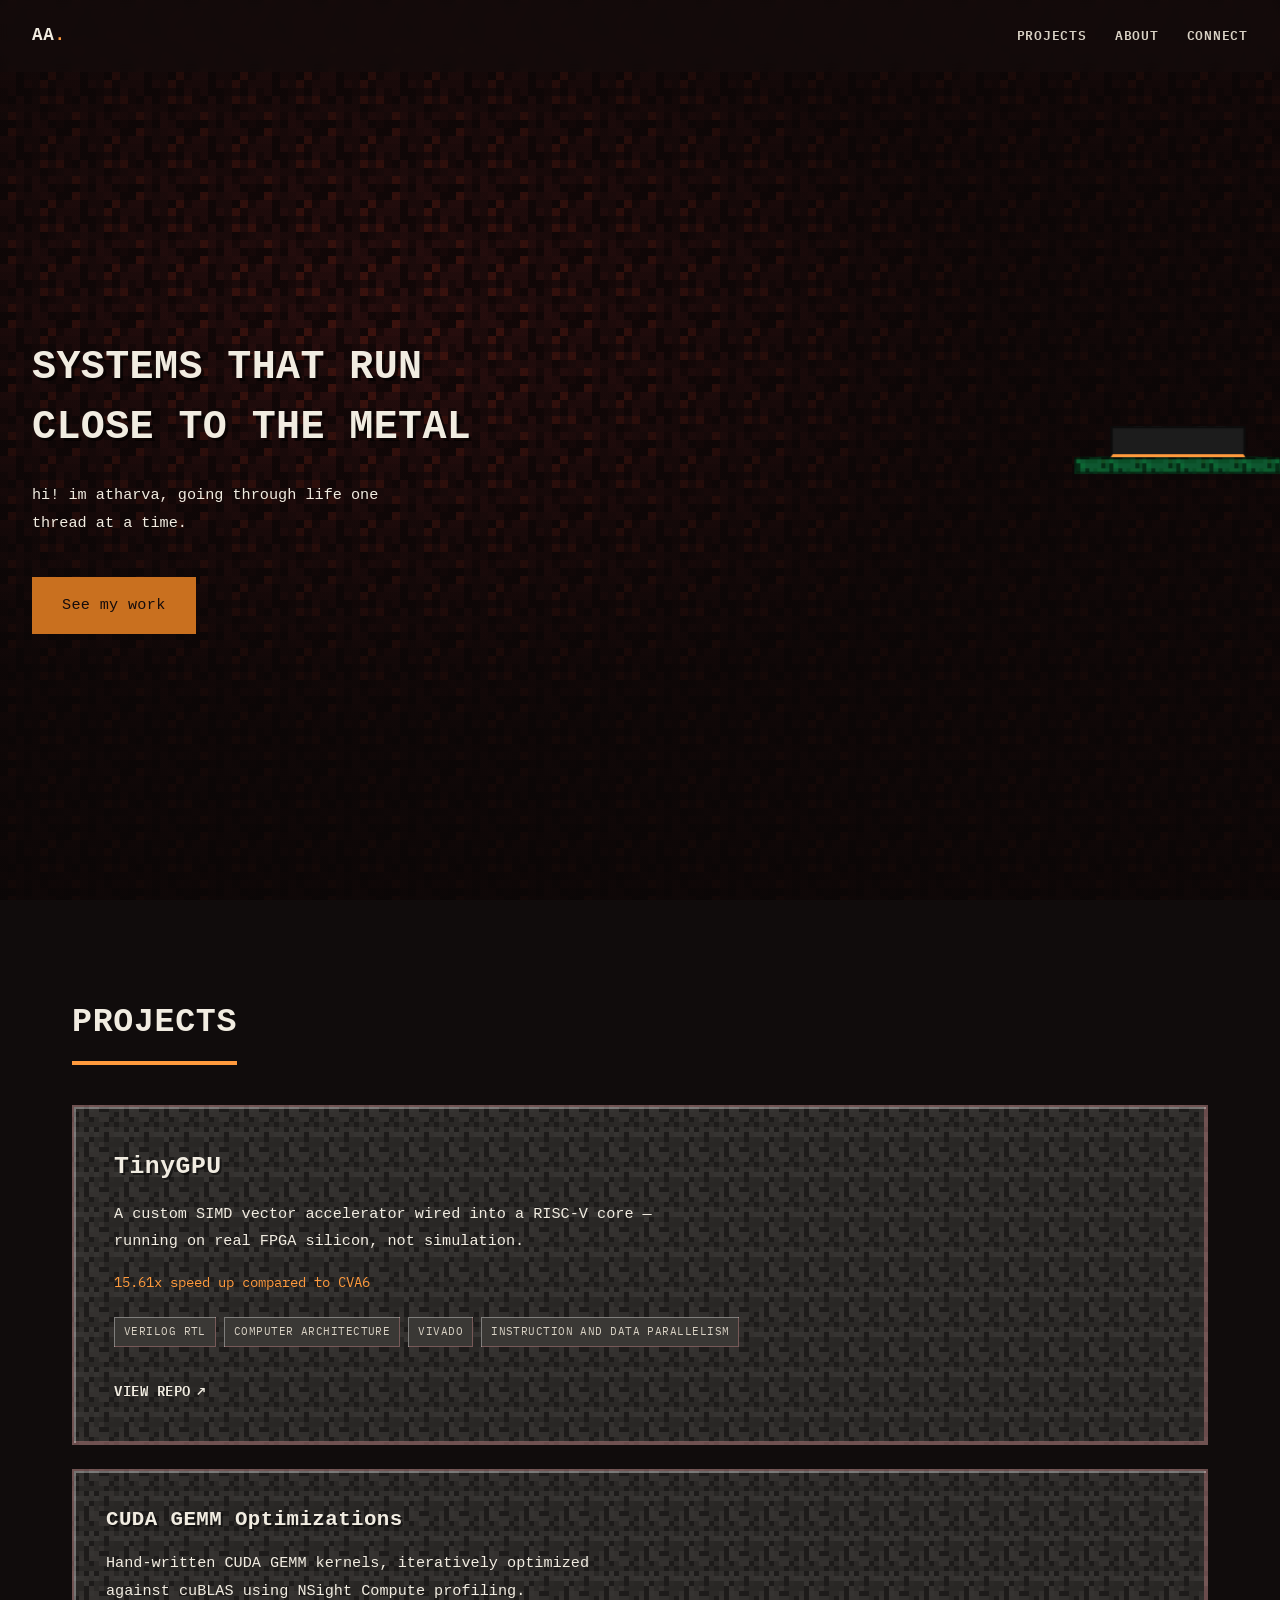
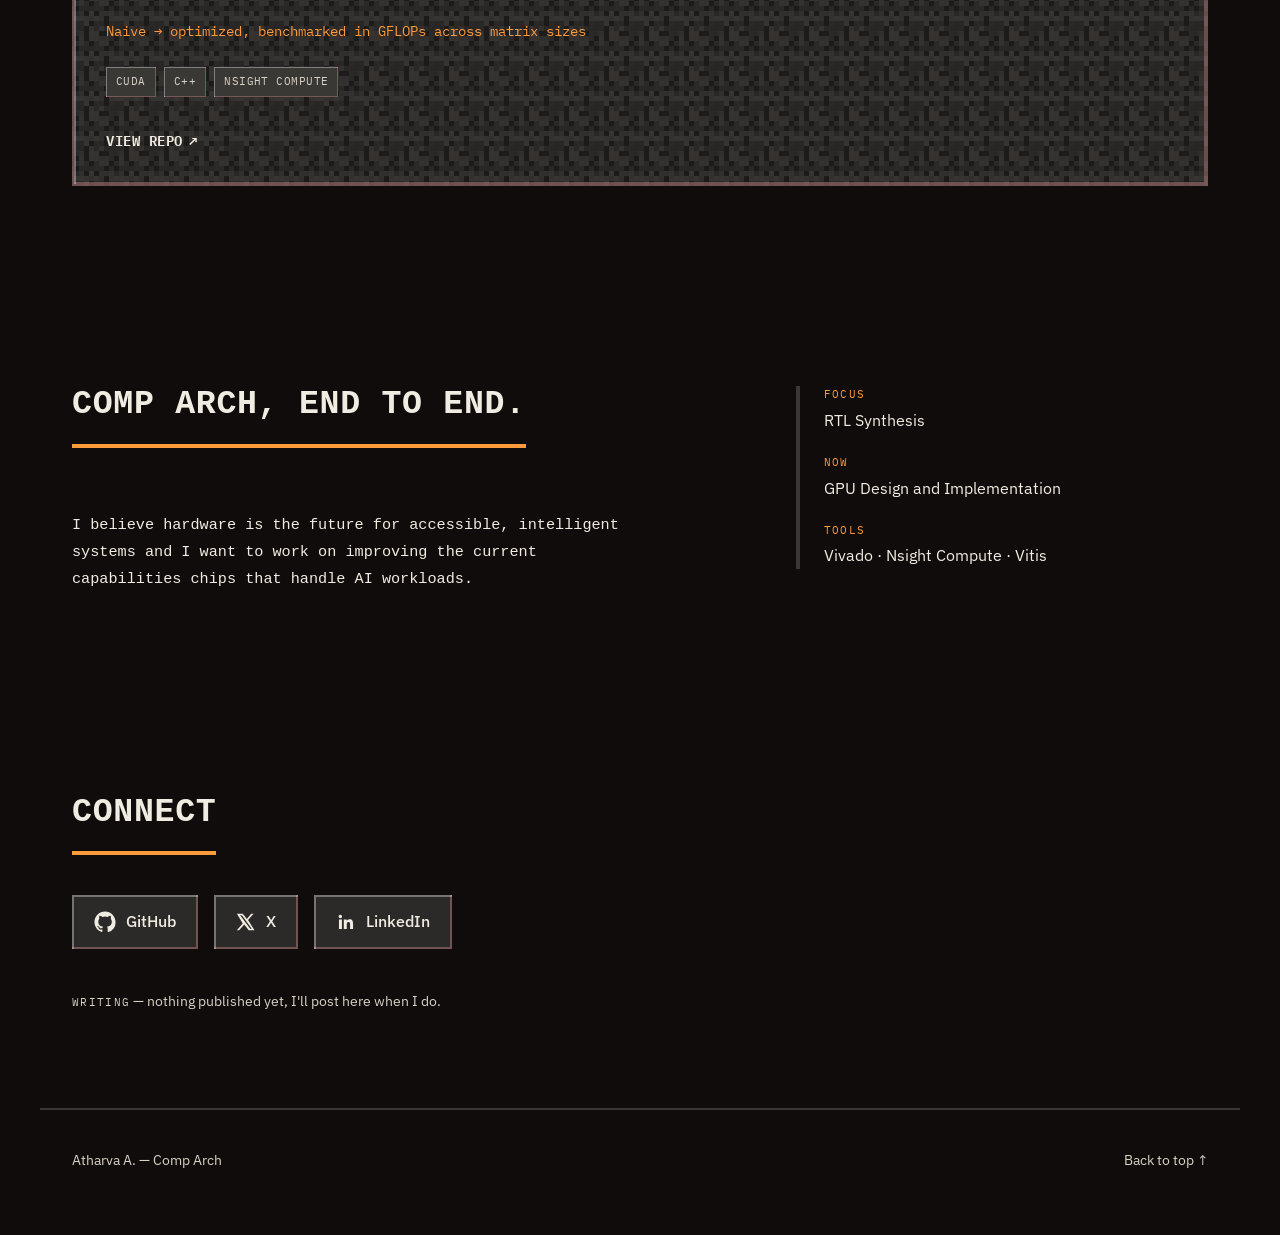
==== index.html @ 232f98cf "personal wesbite" ====
<!doctype html>
<html lang="en">
<head>
<meta charset="UTF-8" />
<meta name="viewport" content="width=device-width, initial-scale=1.0" />
<title>Atharva A. — Comp Arch</title>
<meta name="description" content="Atharva A. — computer architecture, GPU kernels, and custom hardware accelerators." />
<link rel="icon" href="data:image/svg+xml,%3Csvg xmlns='http://www.w3.org/2000/svg' viewBox='0 0 32 32' shape-rendering='crispEdges'%3E%3Crect width='32' height='32' fill='%23726f6a'/%3E%3Crect x='2' y='2' width='28' height='28' fill='%23161010'/%3E%3Ctext x='16' y='23' font-family='monospace' font-weight='700' font-size='18' fill='%23ff9a3d' text-anchor='middle'%3EA%3C/text%3E%3C/svg%3E" />
<link rel="preconnect" href="https://fonts.googleapis.com" />
<link rel="preconnect" href="https://fonts.gstatic.com" crossorigin />
<link href="https://fonts.googleapis.com/css2?family=IBM+Plex+Sans:wght@400;500;600&family=IBM+Plex+Mono:wght@400;500;600&display=swap" rel="stylesheet" />
<link rel="stylesheet" href="style.css" />
</head>
<body>

<nav class="nav" id="nav">
  <a href="#top" class="nav__mark">AA<span>.</span></a>
  <div class="nav__links">
    <a href="#projects">Projects</a>
    <a href="#about">About</a>
    <a href="#connect">Connect</a>
  </div>
</nav>

<main>

  <section class="hero" id="top">
    <div class="hero__bg" aria-hidden="true"></div>
    <div class="hero__content">
      <h1 class="hero__headline">SYSTEMS THAT RUN<br>CLOSE TO THE METAL</h1>
      <p class="hero__sub">hi! im atharva, going through life one thread at a time.</p>
      <a href="#projects" class="btn btn--primary">See my work</a>
    </div>
    <div class="gpu-wrap" aria-hidden="true">
      <div class="gpu-rotor">

        <div class="box box--board">
          <div class="box__face box__face--front"></div>
          <div class="box__face box__face--back"></div>
          <div class="box__face box__face--right"></div>
          <div class="box__face box__face--left"></div>
          <div class="box__face box__face--top"></div>
          <div class="box__face box__face--bottom"></div>
        </div>

        <div class="box box--shroud">
          <div class="box__face box__face--front"></div>
          <div class="box__face box__face--back"></div>
          <div class="box__face box__face--right"></div>
          <div class="box__face box__face--left"></div>
          <div class="box__face box__face--top"></div>
          <div class="box__face box__face--bottom"></div>
        </div>

      </div>
    </div>
  </section>

  <section class="section" id="projects">
    <h2 class="section__title reveal">Projects</h2>

    <div class="projects">
      <article class="card card--featured reveal">
        <div class="card__body">
          <h3 class="card__title">TinyGPU</h3>
          <p class="card__desc">A custom SIMD vector accelerator wired into a RISC-V core — running on real FPGA silicon, not simulation.</p>
          <p class="card__stat">15.61x speed up compared to CVA6</p>
          <div class="tags">
            <span class="tag">Verilog RTL</span>
            <span class="tag">Computer Architecture</span>
            <span class="tag">Vivado</span>
            <span class="tag">Instruction and data parallelism</span>
          </div>
        </div>
        <a href="https://github.com/TrueBlankSlate/TinyGPU" target="_blank" rel="noopener" class="card__link">
          View repo <span aria-hidden="true">↗</span>
        </a>
      </article>

      <article class="card reveal">
        <div class="card__body">
          <h3 class="card__title">CUDA GEMM Optimizations</h3>
          <p class="card__desc">Hand-written CUDA GEMM kernels, iteratively optimized against cuBLAS using NSight Compute profiling.</p>
          <p class="card__stat">Naive → optimized, benchmarked in GFLOPs across matrix sizes</p>
          <div class="tags">
            <span class="tag">CUDA</span>
            <span class="tag">C++</span>
            <span class="tag">NSight Compute</span>
          </div>
        </div>
        <a href="https://github.com/athralk/GEMM_Optimisations_CUDA" target="_blank" rel="noopener" class="card__link">
          View repo <span aria-hidden="true">↗</span>
        </a>
      </article>
    </div>
  </section>

  <section class="section section--about" id="about">
    <div class="about">
      <div class="about__main reveal">
        <h2 class="section__title">Comp Arch, end to end.</h2>
        <!-- TODO: swap in a real headshot, e.g. assets/headshot.jpg (800x1000), placed here or as a background accent -->
        <p class="about__body">
          I believe hardware is the future for accessible, intelligent systems and I want to work on improving 
          the current capabilities chips that handle AI workloads.
        </p>
      </div>
      <ul class="facts reveal">
        <li><span>Focus</span>RTL Synthesis</li>
        <li><span>Now</span>GPU Design and Implementation</li>
        <li><span>Tools</span>Vivado · Nsight Compute · Vitis</li>
      </ul>
    </div>
  </section>

  <section class="section" id="connect">
    <h2 class="section__title reveal">Connect</h2>
    <div class="connect reveal">
      <div class="socials">
        <a href="https://github.com/athralk" target="_blank" rel="noopener" class="social" aria-label="GitHub">
          <svg viewBox="0 0 24 24" width="22" height="22" fill="currentColor"><path d="M12 .5C5.65.5.5 5.65.5 12c0 5.09 3.29 9.4 7.86 10.93.58.11.79-.25.79-.56 0-.27-.01-1.17-.02-2.12-3.2.7-3.88-1.36-3.88-1.36-.52-1.34-1.28-1.69-1.28-1.69-1.05-.72.08-.71.08-.71 1.16.08 1.77 1.19 1.77 1.19 1.03 1.77 2.7 1.26 3.36.96.1-.75.4-1.26.73-1.55-2.55-.29-5.24-1.28-5.24-5.68 0-1.26.45-2.28 1.19-3.09-.12-.29-.52-1.46.11-3.05 0 0 .97-.31 3.18 1.18a11 11 0 0 1 5.79 0c2.21-1.49 3.18-1.18 3.18-1.18.63 1.59.23 2.76.11 3.05.74.81 1.19 1.83 1.19 3.09 0 4.41-2.69 5.38-5.25 5.67.41.36.78 1.08.78 2.17 0 1.57-.01 2.83-.01 3.22 0 .31.2.68.8.56A10.51 10.51 0 0 0 23.5 12C23.5 5.65 18.35.5 12 .5z"/></svg>
          <span>GitHub</span>
        </a>
        <a href="https://x.com/athralk" target="_blank" rel="noopener" class="social" aria-label="X (Twitter)">
          <svg viewBox="0 0 24 24" width="20" height="20" fill="currentColor"><path d="M18.24 2H21l-6.55 7.49L22.2 22h-6.9l-5.4-7.06L3.7 22H1l7.1-8.11L1.1 2h7.06l4.88 6.45L18.24 2zm-1.2 18h1.92L7.02 3.9H4.96L17.04 20z"/></svg>
          <span>X</span>
        </a>
        <a href="https://www.linkedin.com/in/atharva-alulkar/" target="_blank" rel="noopener" class="social" aria-label="LinkedIn">
          <svg viewBox="0 0 24 24" width="20" height="20" fill="currentColor"><path d="M20.45 20.45h-3.56v-5.57c0-1.33-.02-3.03-1.85-3.03-1.85 0-2.14 1.45-2.14 2.94v5.66H9.34V9h3.42v1.56h.05c.48-.9 1.64-1.85 3.38-1.85 3.61 0 4.28 2.38 4.28 5.47v6.27zM5.34 7.43a2.07 2.07 0 1 1 0-4.13 2.07 2.07 0 0 1 0 4.13zM7.12 20.45H3.56V9h3.56v11.45z"/></svg>
          <span>LinkedIn</span>
        </a>
      </div>
      <p class="writing"><span>Writing</span> — nothing published yet, I'll post here when I do.</p>
    </div>
  </section>

</main>

<footer class="footer">
  <span>Atharva A. — Comp Arch</span>
  <a href="#top">Back to top ↑</a>
</footer>

<script src="script.js"></script>
</body>
</html>
---- style.css ----
/* ---------------------------------------------------------
   Fonts
   Minecraft.otf / Minecraft-Bold.otf — IdreesInc/Minecraft-Font,
   SIL Open Font License 1.1 (see assets/fonts/LICENSE-Minecraft-Font.txt)
--------------------------------------------------------- */
@font-face {
  font-family: "Minecraft";
  src: url("assets/fonts/Minecraft.otf") format("opentype");
  font-weight: 400;
  font-display: swap;
}
@font-face {
  font-family: "Minecraft";
  src: url("assets/fonts/Minecraft-Bold.otf") format("opentype");
  font-weight: 700;
  font-display: swap;
}

/* ---------------------------------------------------------
   Tokens
--------------------------------------------------------- */
:root {
  /* Nether world backdrop, cobblestone structures, lava-orange glow */
  --bg: #100c0c;
  --bg-panel: #2c2a28;
  --bg-panel-light: #3a3835;
  --fg: #f1ece1;
  --muted: #d9d2c5;
  --border-hi: rgba(255, 255, 255, 0.35);
  --border-lo: rgba(169, 118, 118, 0.55);
  --accent: #ff9a3d;
  --accent-dim: #c9701f;

  --font-display: "Minecraft", monospace;
  --font-body: "IBM Plex Sans", sans-serif;
  --font-mono: "IBM Plex Mono", monospace;

  --max-w: 1200px;
  --nav-h: 72px;
}

/* ---------------------------------------------------------
   Reset
--------------------------------------------------------- */
* { box-sizing: border-box; margin: 0; padding: 0; }

html { scroll-behavior: smooth; }

body {
  background: var(--bg);
  color: var(--fg);
  font-family: var(--font-body);
  font-size: 16px;
  line-height: 1.6;
  -webkit-font-smoothing: antialiased;
}

a { color: inherit; text-decoration: none; }
ul { list-style: none; }
svg { display: block; }

@media (prefers-reduced-motion: reduce) {
  html { scroll-behavior: auto; }
  * { animation-duration: 0.001ms !important; transition-duration: 0.001ms !important; }
}

/* ---------------------------------------------------------
   Pixel-block textures (hand-authored, tiled, crisp-edged —
   original artwork, not game assets)
--------------------------------------------------------- */
.tex-cobble {
  background-image: url("assets/textures/cobblestone.svg");
  background-size: 48px 48px;
  image-rendering: pixelated;
}
.tex-nether {
  background-image: url("assets/textures/nether.svg");
  background-size: 56px 56px;
  image-rendering: pixelated;
}

/* ---------------------------------------------------------
   Pixel bevel — the classic inset Minecraft GUI button/slot look
--------------------------------------------------------- */
.bevel {
  border-radius: 0;
  box-shadow:
    inset 2px 2px 0 var(--border-hi),
    inset -2px -2px 0 var(--border-lo);
}
.bevel--pressed {
  box-shadow:
    inset -2px -2px 0 var(--border-hi),
    inset 2px 2px 0 var(--border-lo);
}

/* ---------------------------------------------------------
   Layout helpers
--------------------------------------------------------- */
.section {
  max-width: var(--max-w);
  margin: 0 auto;
  padding: 96px 32px;
}

.section__title {
  font-family: var(--font-display);
  font-weight: 700;
  font-size: clamp(1.6rem, 2.6vw, 2.2rem);
  letter-spacing: 0.02em;
  text-transform: uppercase;
  margin-bottom: 40px;
  padding-bottom: 12px;
  border-bottom: 4px solid var(--accent);
  display: inline-block;
}

/* ---------------------------------------------------------
   Nav
--------------------------------------------------------- */
.nav {
  position: fixed;
  top: 0;
  left: 0;
  right: 0;
  height: var(--nav-h);
  display: flex;
  align-items: center;
  justify-content: space-between;
  padding: 0 32px;
  z-index: 100;
  background: rgba(21, 12, 12, 0.7);
  backdrop-filter: blur(6px);
  border-bottom: 2px solid transparent;
  transition: border-color 0.3s ease, background 0.3s ease;
}

.nav.is-scrolled {
  border-bottom-color: var(--border-lo);
  background: #1c1414;
}

.nav__mark {
  font-family: var(--font-display);
  font-weight: 700;
  font-size: 1.1rem;
  letter-spacing: 0.04em;
}
.nav__mark span { color: var(--accent); }

.nav__links {
  display: flex;
  gap: 28px;
  font-family: var(--font-mono);
  font-size: 0.8rem;
  font-weight: 600;
  text-transform: uppercase;
  letter-spacing: 0.06em;
}

.nav__links a {
  color: var(--muted);
  transition: color 0.2s ease;
}
.nav__links a:hover { color: var(--accent); }

/* ---------------------------------------------------------
   Hero
--------------------------------------------------------- */
.hero {
  position: relative;
  min-height: 100dvh;
  display: flex;
  align-items: center;
  padding: var(--nav-h) 32px 0;
  overflow: hidden;
}

.hero__bg {
  position: absolute;
  inset: 0;
  background-image: url("assets/textures/nether.svg");
  background-size: 64px 64px;
  image-rendering: pixelated;
}
.hero__bg::after {
  content: "";
  position: absolute;
  inset: 0;
  background:
    radial-gradient(ellipse 70% 60% at 30% 40%, rgba(21, 12, 12, 0.1), rgba(10, 6, 6, 0.75) 70%),
    linear-gradient(180deg, rgba(10, 6, 6, 0.15), rgba(10, 6, 6, 0.6));
}

.hero__content {
  position: relative;
  z-index: 1;
  max-width: 780px;
  width: 100%;
}

.hero__headline {
  font-family: var(--font-display);
  font-weight: 700;
  font-size: clamp(1.7rem, 3.4vw, 2.5rem);
  line-height: 1.5;
  letter-spacing: 0.01em;
  text-shadow: 3px 3px 0 rgba(0, 0, 0, 0.6);
  white-space: nowrap;
}

.hero__sub {
  margin-top: 24px;
  max-width: 42ch;
  color: var(--fg);
  font-family: var(--font-display);
  font-weight: 400;
  font-size: 0.95rem;
  line-height: 1.8;
}

.btn {
  display: inline-block;
  margin-top: 40px;
  padding: 16px 30px;
  font-family: var(--font-display);
  font-size: 0.95rem;
  letter-spacing: 0.02em;
  background: var(--bg-panel-light);
  color: var(--fg);
  transition: transform 0.1s ease, background 0.15s ease, color 0.15s ease;
}

.btn--primary {
  background: var(--accent-dim);
  color: #150c0c;
}
.btn--primary:hover { background: var(--accent); }
.btn--primary:active {
  transform: translateY(2px);
  box-shadow:
    inset -2px -2px 0 var(--border-hi),
    inset 2px 2px 0 var(--border-lo);
}

/* ---------------------------------------------------------
   Voxel GPU (CSS 3D cuboids, original textures — no game/brand assets)
   A stubby PCB board with a fan-shroud cooler on top, built the same
   way as a CSS cube but with per-face width/height/offset math for
   non-uniform box dimensions.
--------------------------------------------------------- */
.gpu-wrap {
  position: absolute;
  right: 8%;
  top: 50%;
  transform: translateY(-50%);
  perspective: 900px;
  display: none;
}

.gpu-rotor {
  position: relative;
  width: 0;
  height: 0;
  transform-style: preserve-3d;
  animation: spin 14s linear infinite;
}

.box {
  position: absolute;
  left: 50%;
  top: 50%;
  transform-style: preserve-3d;
}

.box__face {
  position: absolute;
  image-rendering: pixelated;
  border: 2px solid rgba(0, 0, 0, 0.55);
}

/* Board: 200 x 16 x 24 (w x h x d) */
.box--board {
  width: 200px;
  height: 16px;
  margin-left: -100px;
  margin-top: -8px;
  transform: translate3d(0, 15px, 0);
}
.box--board .box__face--front,
.box--board .box__face--back {
  width: 200px; height: 16px; left: 0; top: 0;
  background-image: url("assets/textures/circuit-board.svg");
  background-size: 32px 32px;
}
.box--board .box__face--front { transform: translateZ(32px); }
.box--board .box__face--back  { transform: rotateY(180deg) translateZ(32px); }
.box--board .box__face--right,
.box--board .box__face--left {
  width: 64px; height: 16px; left: 68px; top: 0;
  background: #161616;
}
.box--board .box__face--right { transform: rotateY(90deg) translateZ(100px); }
.box--board .box__face--left  { transform: rotateY(-90deg) translateZ(100px); }
.box--board .box__face--top,
.box--board .box__face--bottom {
  width: 200px; height: 64px; left: 0; top: -24px;
  background-image: url("assets/textures/circuit-board.svg");
  background-size: 32px 32px;
}
.box--board .box__face--top    { transform: rotateX(90deg) translateZ(8px); }
.box--board .box__face--bottom { transform: rotateX(-90deg) translateZ(8px); background: #161616; }

/* Fan shroud: 130 x 30 x 64, sits on top of the board */
.box--shroud {
  width: 130px;
  height: 30px;
  margin-left: -65px;
  margin-top: -15px;
  transform: translate3d(0, -8px, 0);
}
.box--shroud .box__face--front,
.box--shroud .box__face--back {
  width: 130px; height: 30px; left: 0; top: 0;
  background: #1c1c1c;
  border-bottom: 3px solid var(--accent);
}
.box--shroud .box__face--front { transform: translateZ(32px); }
.box--shroud .box__face--back  { transform: rotateY(180deg) translateZ(32px); }
.box--shroud .box__face--right,
.box--shroud .box__face--left {
  width: 64px; height: 30px; left: 33px; top: 0;
  background: #1c1c1c;
}
.box--shroud .box__face--right { transform: rotateY(90deg) translateZ(65px); }
.box--shroud .box__face--left  { transform: rotateY(-90deg) translateZ(65px); }
.box--shroud .box__face--top {
  width: 130px; height: 64px; left: 0; top: -17px;
  background-image: url("assets/textures/fan-shroud.svg");
  background-size: 130px 64px;
  background-repeat: no-repeat;
  transform: rotateX(90deg) translateZ(15px);
}
.box--shroud .box__face--bottom {
  width: 130px; height: 64px; left: 0; top: -17px;
  background: #1c1c1c;
  transform: rotateX(-90deg) translateZ(15px);
}

@keyframes spin {
  from { transform: rotateX(-18deg) rotateY(0deg); }
  to   { transform: rotateX(-18deg) rotateY(360deg); }
}

@media (min-width: 900px) {
  .gpu-wrap { display: block; }
}

/* ---------------------------------------------------------
   Projects
--------------------------------------------------------- */
.projects {
  display: grid;
  grid-template-columns: 1fr;
  gap: 24px;
}

.card {
  display: flex;
  flex-direction: column;
  justify-content: space-between;
  background-color: var(--bg-panel);
  background-image: url("assets/textures/cobblestone.svg");
  background-size: 40px 40px;
  background-blend-mode: soft-light;
  image-rendering: pixelated;
  border: 2px solid var(--border-lo);
  box-shadow:
    inset 2px 2px 0 var(--border-hi),
    inset -2px -2px 0 var(--border-lo);
  padding: 32px;
  transition: transform 0.15s ease;
}

.card:hover { transform: translateY(-4px); }

.card--featured { padding: 40px; }

.card__title {
  font-family: var(--font-display);
  font-weight: 700;
  font-size: 1.3rem;
  letter-spacing: 0.02em;
  margin-bottom: 14px;
  text-shadow: 2px 2px 0 rgba(0, 0, 0, 0.5);
}

.card--featured .card__title { font-size: 1.55rem; }

.card__desc {
  color: var(--fg);
  font-family: var(--font-display);
  font-weight: 400;
  font-size: 0.95rem;
  line-height: 1.8;
  max-width: 60ch;
}

.card__stat {
  margin-top: 16px;
  font-family: var(--font-mono);
  font-size: 0.85rem;
  color: var(--accent);
}

.tags {
  display: flex;
  flex-wrap: wrap;
  gap: 8px;
  margin-top: 24px;
}

.tag {
  font-family: var(--font-mono);
  font-size: 0.7rem;
  text-transform: uppercase;
  letter-spacing: 0.04em;
  padding: 6px 10px;
  background: var(--bg-panel-light);
  color: var(--muted);
  box-shadow:
    inset 1px 1px 0 var(--border-hi),
    inset -1px -1px 0 var(--border-lo);
}

.card__link {
  display: inline-flex;
  align-items: center;
  gap: 6px;
  margin-top: 32px;
  font-family: var(--font-mono);
  font-weight: 600;
  font-size: 0.85rem;
  text-transform: uppercase;
  letter-spacing: 0.04em;
  color: var(--fg);
  width: fit-content;
  border-bottom: 2px solid transparent;
  transition: border-color 0.2s ease, color 0.2s ease;
}
.card__link:hover {
  color: var(--accent);
  border-color: var(--accent);
}

/* ---------------------------------------------------------
   About
--------------------------------------------------------- */
.about {
  display: grid;
  grid-template-columns: 1.6fr 1fr;
  gap: 64px;
}

.about__body {
  margin-top: 24px;
  max-width: 60ch;
  color: var(--fg);
  font-family: var(--font-display);
  font-weight: 400;
  font-size: 0.95rem;
  line-height: 1.8;
}

.facts {
  display: flex;
  flex-direction: column;
  gap: 20px;
  border-left: 4px solid var(--bg-panel-light);
  padding-left: 24px;
  align-self: start;
  margin-top: 8px;
}

.facts li {
  display: flex;
  flex-direction: column;
  gap: 4px;
  font-size: 1rem;
}

.facts li span {
  font-family: var(--font-mono);
  font-size: 0.7rem;
  text-transform: uppercase;
  letter-spacing: 0.12em;
  color: var(--accent);
}

/* ---------------------------------------------------------
   Connect
--------------------------------------------------------- */
.socials {
  display: flex;
  gap: 16px;
  flex-wrap: wrap;
}

.social {
  display: flex;
  align-items: center;
  gap: 10px;
  padding: 14px 22px;
  background: var(--bg-panel);
  color: var(--fg);
  font-weight: 500;
  box-shadow:
    inset 2px 2px 0 var(--border-hi),
    inset -2px -2px 0 var(--border-lo);
  transition: color 0.2s ease, transform 0.15s ease;
}

.social:hover {
  color: var(--accent);
  transform: translateY(-2px);
}

.writing {
  margin-top: 40px;
  color: var(--muted);
  font-size: 0.9rem;
}

.writing span {
  font-family: var(--font-mono);
  font-size: 0.7rem;
  text-transform: uppercase;
  letter-spacing: 0.12em;
  color: var(--muted);
}

/* ---------------------------------------------------------
   Footer
--------------------------------------------------------- */
.footer {
  max-width: var(--max-w);
  margin: 0 auto;
  padding: 40px 32px 64px;
  display: flex;
  justify-content: space-between;
  align-items: center;
  color: var(--muted);
  font-size: 0.85rem;
  border-top: 2px solid var(--bg-panel-light);
}

.footer a { transition: color 0.2s ease; }
.footer a:hover { color: var(--accent); }

/* ---------------------------------------------------------
   Scroll reveal
--------------------------------------------------------- */
.reveal {
  opacity: 0;
  transform: translateY(24px);
  transition: opacity 0.6s cubic-bezier(0.16, 1, 0.3, 1), transform 0.6s cubic-bezier(0.16, 1, 0.3, 1);
}
.reveal.is-visible {
  opacity: 1;
  transform: translateY(0);
}

/* ---------------------------------------------------------
   Responsive
--------------------------------------------------------- */
@media (max-width: 768px) {
  .section { padding: 64px 20px; }
  .nav { padding: 0 20px; }
  .nav__links { gap: 18px; font-size: 0.7rem; }

  .hero { padding-top: calc(var(--nav-h) + 24px); }
  .hero__headline { white-space: normal; font-size: 1.6rem; }

  .projects { grid-template-columns: 1fr; }
  .about { grid-template-columns: 1fr; gap: 32px; }
  .facts { border-left: none; padding-left: 0; border-top: 4px solid var(--bg-panel-light); padding-top: 20px; }

  .footer { flex-direction: column; gap: 12px; align-items: flex-start; }
}
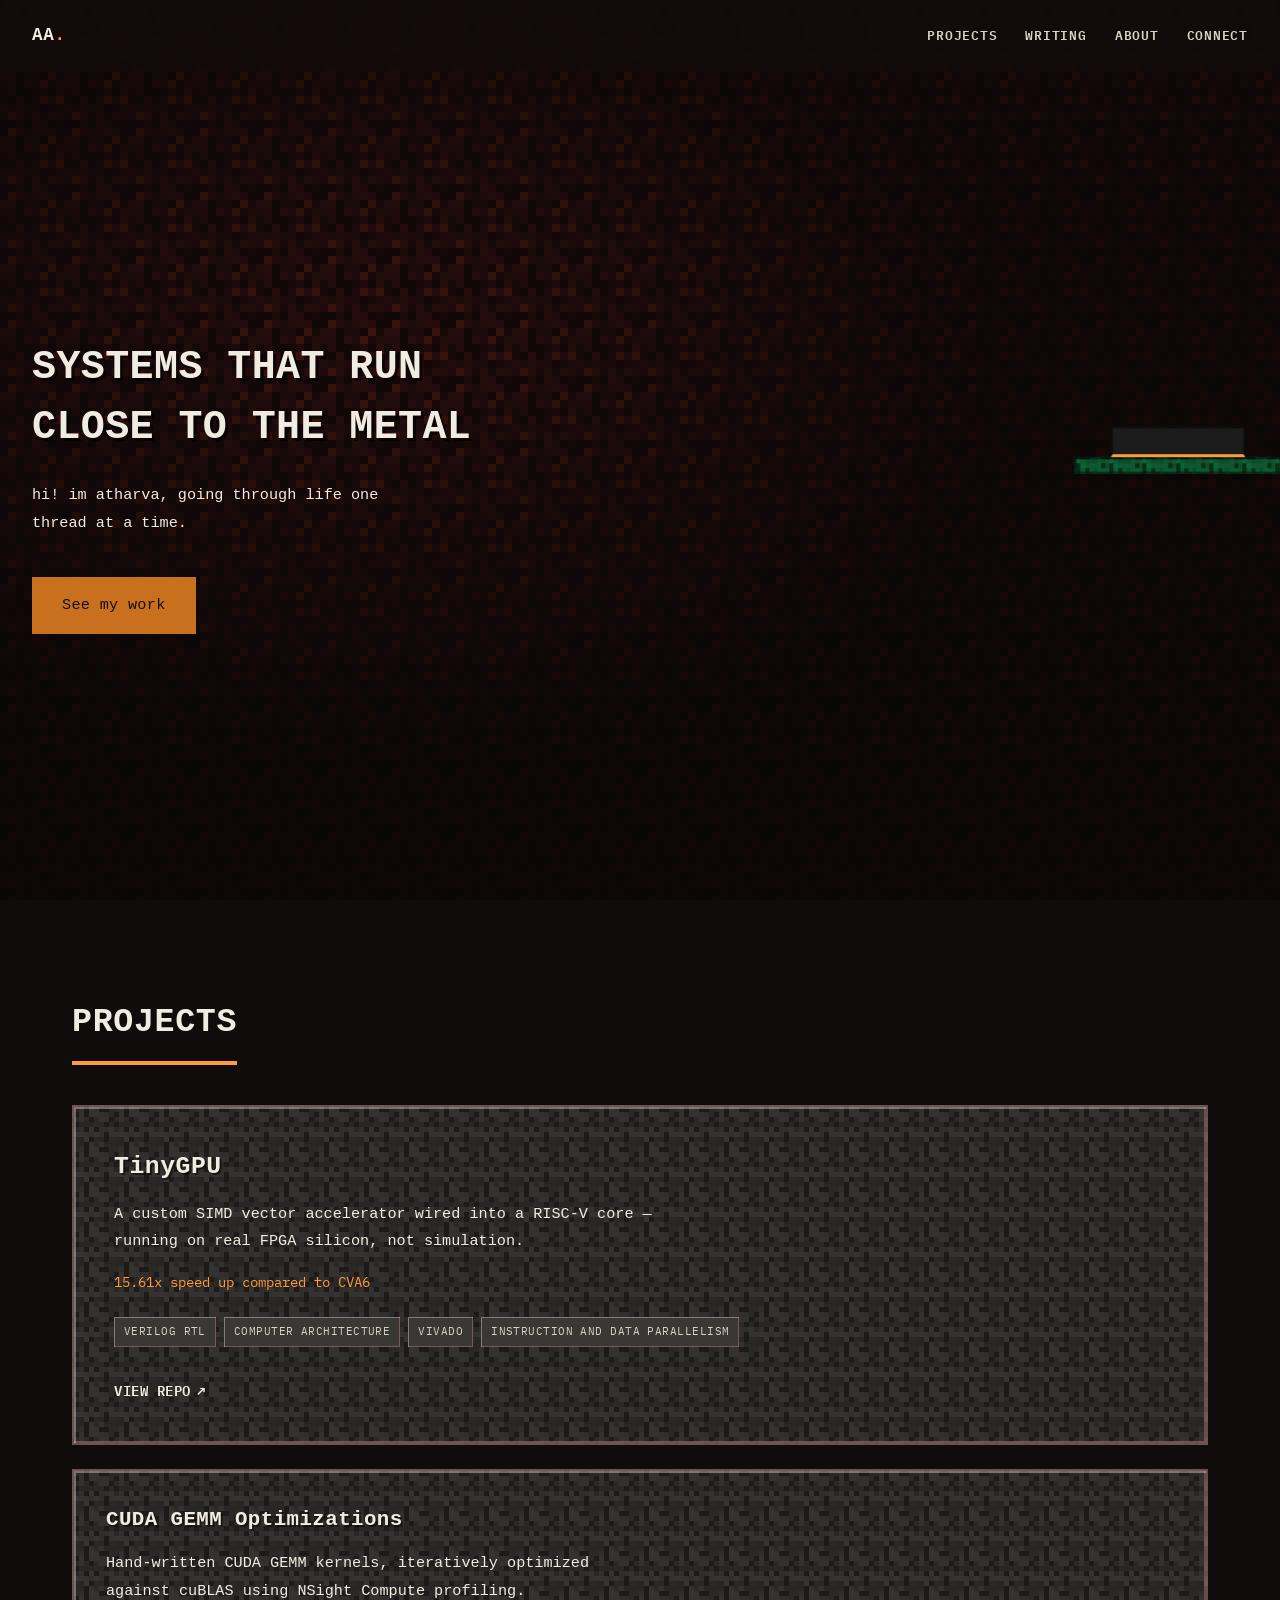
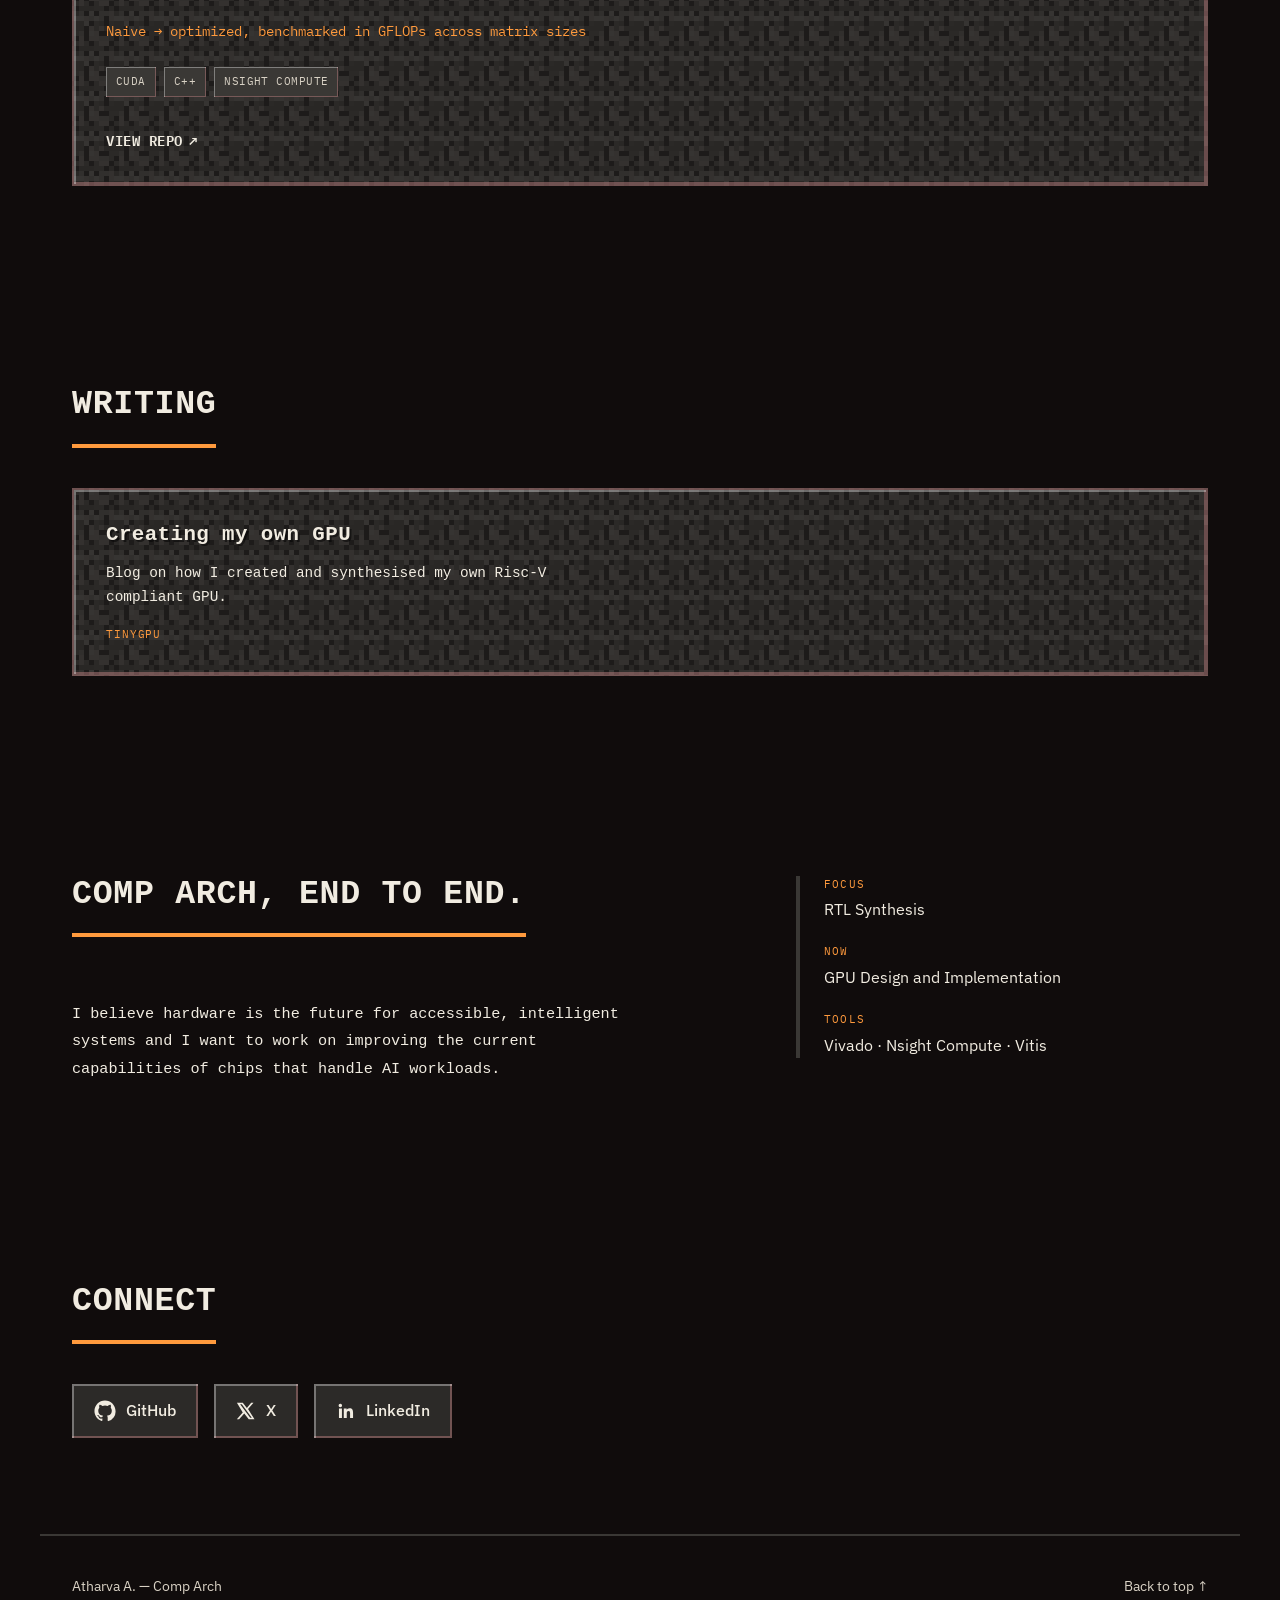
==== commit afdec345: "added blog/ writing page setting" ====
--- a/index.html
+++ b/index.html
@@ -17,6 +17,7 @@
   <a href="#top" class="nav__mark">AA<span>.</span></a>
   <div class="nav__links">
     <a href="#projects">Projects</a>
+    <a href="#writing">Writing</a>
     <a href="#about">About</a>
     <a href="#connect">Connect</a>
   </div>
@@ -95,6 +96,38 @@
     </div>
   </section>
 
+  <!--
+    ============================================================
+    WRITING SECTION — list of blog posts.
+
+    HOW TO ADD A NEW BLOG POST:
+    1. Make a new folder under blog/, e.g. blog/my-new-post/
+       (copy blog/gpu-project/ as a starting template — it already
+       has tufte.min.css, the et-book font files, and LICENSE
+       pre-wired, so you only need to write a new index.html).
+    2. Write your post in blog/my-new-post/index.html.
+    3. Copy one <article class="post-entry reveal"> block below,
+       change the title, one-line summary, status tag, and the
+       href to point at blog/my-new-post/index.html.
+    4. Newest post should go first (top of the list).
+    ============================================================
+  -->
+  <section class="section" id="writing">
+    <h2 class="section__title reveal">Writing</h2>
+
+    <div class="posts">
+      <!-- Post entry — duplicate this block for each new post -->
+      <article class="post-entry reveal">
+        <a href="blog/gpu-project/index.html" class="post-entry__link">
+          <h3 class="post-entry__title">Creating my own GPU</h3>
+          <p class="post-entry__desc">Blog on how I created and synthesised my own Risc-V compliant GPU.</p>
+          <span class="post-entry__status">TinyGPU</span>
+        </a>
+      </article>
+      <!-- End post entry -->
+    </div>
+  </section>
+
   <section class="section section--about" id="about">
     <div class="about">
       <div class="about__main reveal">
@@ -102,7 +135,7 @@
         <!-- TODO: swap in a real headshot, e.g. assets/headshot.jpg (800x1000), placed here or as a background accent -->
         <p class="about__body">
           I believe hardware is the future for accessible, intelligent systems and I want to work on improving 
-          the current capabilities chips that handle AI workloads.
+          the current capabilities of chips that handle AI workloads.
         </p>
       </div>
       <ul class="facts reveal">
@@ -130,7 +163,6 @@
           <span>LinkedIn</span>
         </a>
       </div>
-      <p class="writing"><span>Writing</span> — nothing published yet, I'll post here when I do.</p>
     </div>
   </section>
 
--- a/style.css
+++ b/style.css
@@ -525,18 +525,66 @@
   transform: translateY(-2px);
 }
 
-.writing {
-  margin-top: 40px;
-  color: var(--muted);
+/* ---------------------------------------------------------
+   Writing (blog post list) — styled like the project cards
+   so it reads as a real section, not an afterthought.
+--------------------------------------------------------- */
+.posts {
+  display: flex;
+  flex-direction: column;
+  gap: 20px;
+}
+
+.post-entry {
+  background-color: var(--bg-panel);
+  background-image: url("assets/textures/cobblestone.svg");
+  background-size: 40px 40px;
+  background-blend-mode: soft-light;
+  image-rendering: pixelated;
+  border: 2px solid var(--border-lo);
+  box-shadow:
+    inset 2px 2px 0 var(--border-hi),
+    inset -2px -2px 0 var(--border-lo);
+  transition: transform 0.15s ease;
+}
+
+.post-entry:hover { transform: translateY(-4px); }
+
+.post-entry__link {
+  display: block;
+  padding: 28px 32px;
+}
+
+.post-entry__title {
+  font-family: var(--font-display);
+  font-weight: 700;
+  font-size: 1.3rem;
+  letter-spacing: 0.02em;
+  color: var(--fg);
+  text-shadow: 2px 2px 0 rgba(0, 0, 0, 0.5);
+  margin-bottom: 10px;
+  transition: color 0.2s ease;
+}
+
+.post-entry:hover .post-entry__title { color: var(--accent); }
+
+.post-entry__desc {
+  font-family: var(--font-display);
+  font-weight: 400;
   font-size: 0.9rem;
-}
-
-.writing span {
+  line-height: 1.7;
+  color: var(--fg);
+  max-width: 60ch;
+}
+
+.post-entry__status {
+  display: inline-block;
+  margin-top: 16px;
   font-family: var(--font-mono);
   font-size: 0.7rem;
   text-transform: uppercase;
-  letter-spacing: 0.12em;
-  color: var(--muted);
+  letter-spacing: 0.08em;
+  color: var(--accent);
 }
 
 /* ---------------------------------------------------------
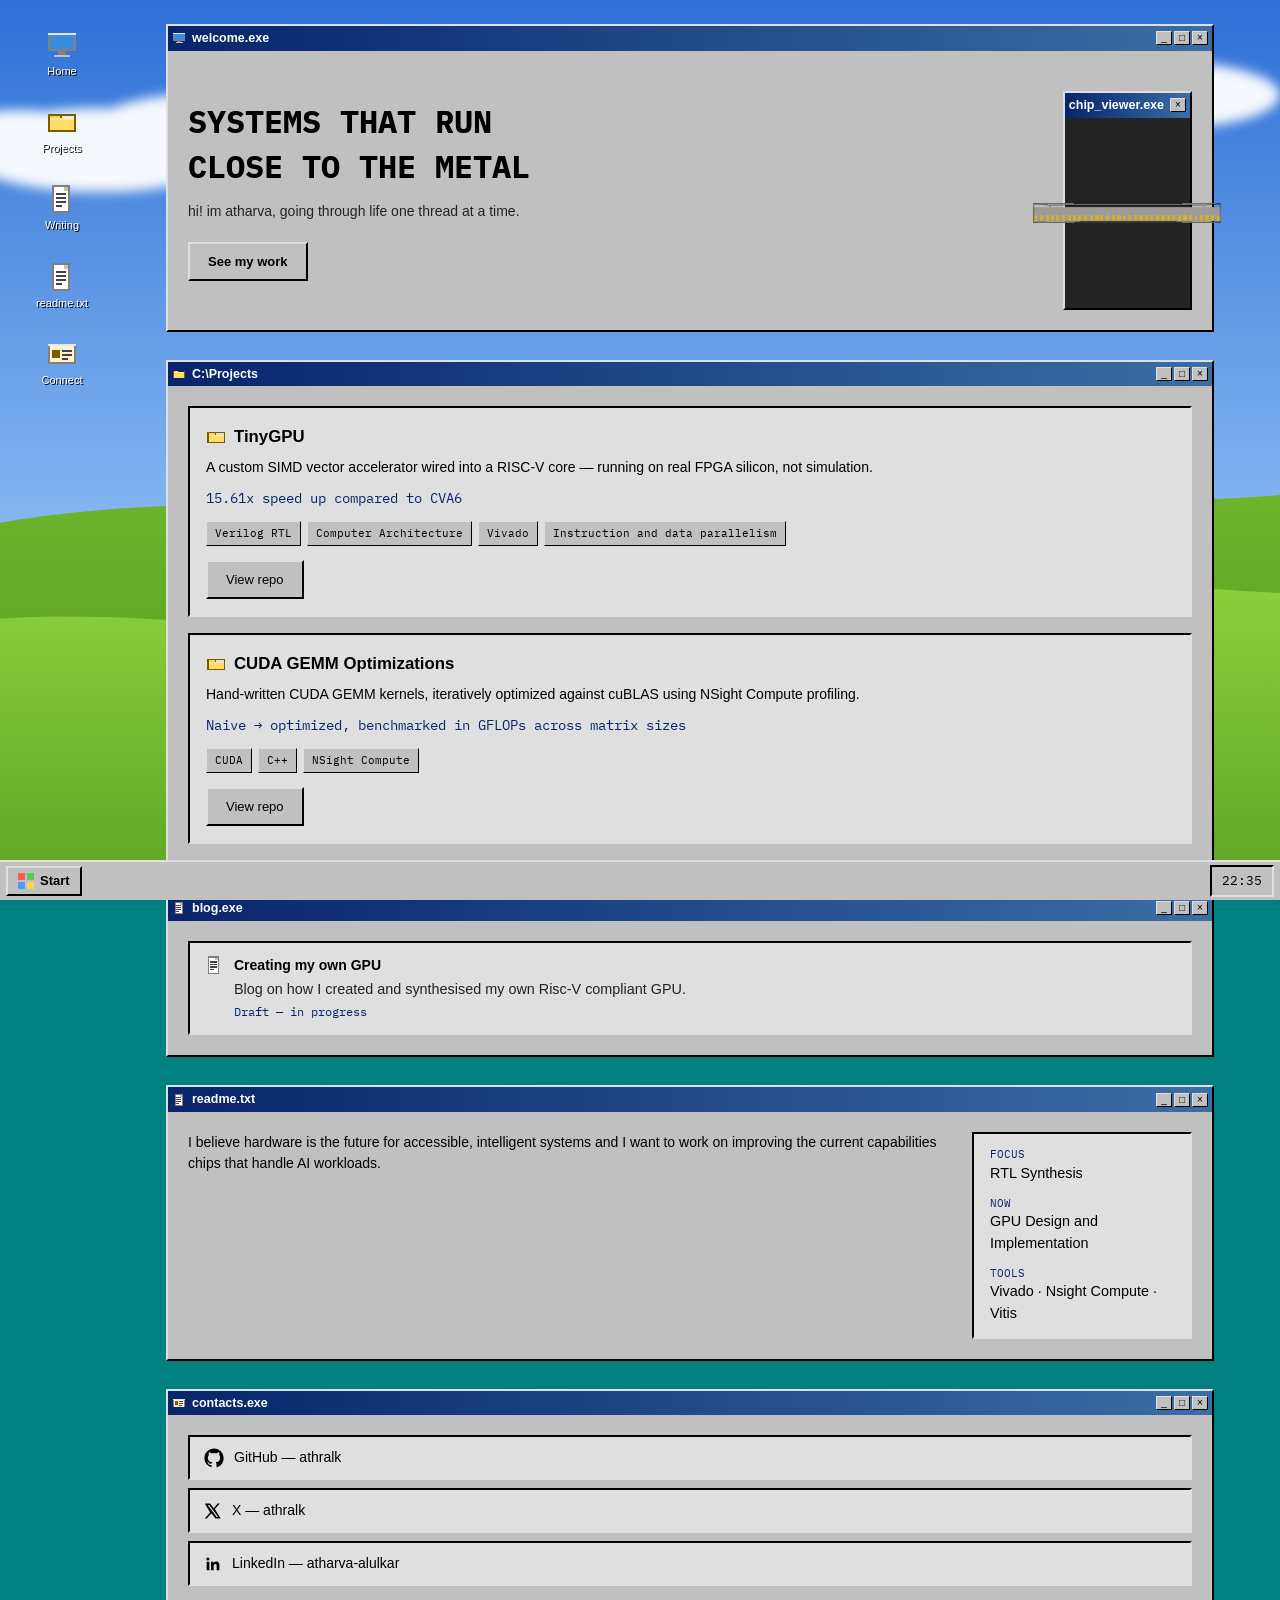
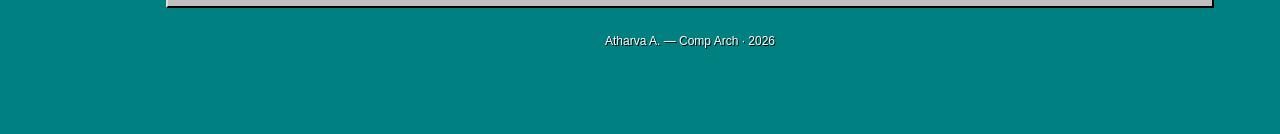
==== commit 002d6e3a: "complete revamp" ====
--- a/index.html
+++ b/index.html
@@ -1,176 +1,287 @@
 <!doctype html>
+<!--
+  ============================================================================
+  ATHARVA A. — PORTFOLIO (Windows 95 desktop theme)
+  ============================================================================
+  This page pretends to be a Windows 95 desktop: a few "windows" laid out
+  one under another (not real draggable windows — that would add a lot of
+  fragile JS for very little benefit), a Start menu, and a clock.
+
+  FILE MAP
+    index.html   — this file. All the content lives here.
+    style.css    — all visual styling + the win95 bevel/window/taskbar look.
+    script.js    — just the clock. Everything else (Start menu) is done with
+                   plain HTML (<details>/<summary>), no JavaScript needed.
+
+  HOW TO EDIT THINGS
+    - Add a project      -> see the comment inside #projects below.
+    - Add a blog post     -> see the comment inside #writing below.
+    - Change your bio     -> edit the text inside #about directly.
+    - Add/remove a social -> copy one <li> inside #connect's list.
+  ============================================================================
+-->
 <html lang="en">
 <head>
 <meta charset="UTF-8" />
 <meta name="viewport" content="width=device-width, initial-scale=1.0" />
 <title>Atharva A. — Comp Arch</title>
 <meta name="description" content="Atharva A. — computer architecture, GPU kernels, and custom hardware accelerators." />
-<link rel="icon" href="data:image/svg+xml,%3Csvg xmlns='http://www.w3.org/2000/svg' viewBox='0 0 32 32' shape-rendering='crispEdges'%3E%3Crect width='32' height='32' fill='%23726f6a'/%3E%3Crect x='2' y='2' width='28' height='28' fill='%23161010'/%3E%3Ctext x='16' y='23' font-family='monospace' font-weight='700' font-size='18' fill='%23ff9a3d' text-anchor='middle'%3EA%3C/text%3E%3C/svg%3E" />
+<link rel="icon" href="data:image/svg+xml,%3Csvg xmlns='http://www.w3.org/2000/svg' viewBox='0 0 16 16' shape-rendering='crispEdges'%3E%3Crect width='16' height='16' fill='%23008080'/%3E%3Crect x='2' y='2' width='12' height='9' fill='%23c0c0c0'/%3E%3Crect x='3' y='3' width='10' height='7' fill='%233a8dde'/%3E%3C/svg%3E" />
 <link rel="preconnect" href="https://fonts.googleapis.com" />
 <link rel="preconnect" href="https://fonts.gstatic.com" crossorigin />
-<link href="https://fonts.googleapis.com/css2?family=IBM+Plex+Sans:wght@400;500;600&family=IBM+Plex+Mono:wght@400;500;600&display=swap" rel="stylesheet" />
+<link href="https://fonts.googleapis.com/css2?family=IBM+Plex+Mono:wght@400;500;600&display=swap" rel="stylesheet" />
 <link rel="stylesheet" href="style.css" />
 </head>
 <body>
 
-<nav class="nav" id="nav">
-  <a href="#top" class="nav__mark">AA<span>.</span></a>
-  <div class="nav__links">
-    <a href="#projects">Projects</a>
-    <a href="#writing">Writing</a>
-    <a href="#about">About</a>
-    <a href="#connect">Connect</a>
-  </div>
-</nav>
-
-<main>
-
-  <section class="hero" id="top">
-    <div class="hero__bg" aria-hidden="true"></div>
-    <div class="hero__content">
-      <h1 class="hero__headline">SYSTEMS THAT RUN<br>CLOSE TO THE METAL</h1>
-      <p class="hero__sub">hi! im atharva, going through life one thread at a time.</p>
-      <a href="#projects" class="btn btn--primary">See my work</a>
-    </div>
-    <div class="gpu-wrap" aria-hidden="true">
-      <div class="gpu-rotor">
-
-        <div class="box box--board">
-          <div class="box__face box__face--front"></div>
-          <div class="box__face box__face--back"></div>
-          <div class="box__face box__face--right"></div>
-          <div class="box__face box__face--left"></div>
-          <div class="box__face box__face--top"></div>
-          <div class="box__face box__face--bottom"></div>
-        </div>
-
-        <div class="box box--shroud">
-          <div class="box__face box__face--front"></div>
-          <div class="box__face box__face--back"></div>
-          <div class="box__face box__face--right"></div>
-          <div class="box__face box__face--left"></div>
-          <div class="box__face box__face--top"></div>
-          <div class="box__face box__face--bottom"></div>
-        </div>
-
-      </div>
-    </div>
-  </section>
-
-  <section class="section" id="projects">
-    <h2 class="section__title reveal">Projects</h2>
-
-    <div class="projects">
-      <article class="card card--featured reveal">
-        <div class="card__body">
-          <h3 class="card__title">TinyGPU</h3>
-          <p class="card__desc">A custom SIMD vector accelerator wired into a RISC-V core — running on real FPGA silicon, not simulation.</p>
-          <p class="card__stat">15.61x speed up compared to CVA6</p>
-          <div class="tags">
-            <span class="tag">Verilog RTL</span>
-            <span class="tag">Computer Architecture</span>
-            <span class="tag">Vivado</span>
-            <span class="tag">Instruction and data parallelism</span>
+<!-- ============================== DESKTOP ============================== -->
+<div class="desktop">
+
+  <!-- Desktop icons: click one to jump to that window below. -->
+  <nav class="desktop-icons" aria-label="Quick navigation">
+    <a href="#hero" class="desktop-icon">
+      <img src="assets/icons/icon-computer.svg" alt="" width="32" height="32" />
+      <span>Home</span>
+    </a>
+    <a href="#projects" class="desktop-icon">
+      <img src="assets/icons/icon-folder.svg" alt="" width="32" height="32" />
+      <span>Projects</span>
+    </a>
+    <a href="#writing" class="desktop-icon">
+      <img src="assets/icons/icon-doc.svg" alt="" width="32" height="32" />
+      <span>Writing</span>
+    </a>
+    <a href="#about" class="desktop-icon">
+      <img src="assets/icons/icon-doc.svg" alt="" width="32" height="32" />
+      <span>readme.txt</span>
+    </a>
+    <a href="#connect" class="desktop-icon">
+      <img src="assets/icons/icon-contact.svg" alt="" width="32" height="32" />
+      <span>Connect</span>
+    </a>
+  </nav>
+
+  <main class="windows">
+
+    <!-- ============================ HERO WINDOW ============================ -->
+    <section class="window" id="hero">
+      <div class="title-bar">
+        <img src="assets/icons/icon-computer.svg" alt="" class="title-bar__icon" width="14" height="14" />
+        <span class="title-bar__text">welcome.exe</span>
+        <div class="title-bar__controls" aria-hidden="true">
+          <span>_</span><span>&#9633;</span><span>&times;</span>
+        </div>
+      </div>
+      <div class="window-body window-body--hero">
+        <div class="hero__text">
+          <h1 class="hero__headline">SYSTEMS THAT RUN<br>CLOSE TO THE METAL</h1>
+          <p class="hero__sub">hi! im atharva, going through life one thread at a time.</p>
+          <a href="#projects" class="btn95 btn95--primary">See my work</a>
+        </div>
+
+        <!-- Chip preview window-in-a-window: a spinning IC package (ceramic
+             body + gold gull-wing pins + die outline), built from plain
+             CSS 3D transforms — a single box, no library. -->
+        <div class="window window--nested">
+          <div class="title-bar">
+            <span class="title-bar__text">chip_viewer.exe</span>
+            <div class="title-bar__controls" aria-hidden="true"><span>&times;</span></div>
           </div>
-        </div>
-        <a href="https://github.com/TrueBlankSlate/TinyGPU" target="_blank" rel="noopener" class="card__link">
-          View repo <span aria-hidden="true">↗</span>
-        </a>
-      </article>
-
-      <article class="card reveal">
-        <div class="card__body">
-          <h3 class="card__title">CUDA GEMM Optimizations</h3>
-          <p class="card__desc">Hand-written CUDA GEMM kernels, iteratively optimized against cuBLAS using NSight Compute profiling.</p>
-          <p class="card__stat">Naive → optimized, benchmarked in GFLOPs across matrix sizes</p>
-          <div class="tags">
-            <span class="tag">CUDA</span>
-            <span class="tag">C++</span>
-            <span class="tag">NSight Compute</span>
+          <div class="window-body window-body--chip">
+            <div class="chip-wrap">
+              <div class="chip-rotor">
+                <div class="box box--chip">
+                  <div class="box__face box__face--front"></div>
+                  <div class="box__face box__face--back"></div>
+                  <div class="box__face box__face--right"></div>
+                  <div class="box__face box__face--left"></div>
+                  <div class="box__face box__face--top"></div>
+                  <div class="box__face box__face--bottom"></div>
+                </div>
+              </div>
+            </div>
           </div>
         </div>
-        <a href="https://github.com/athralk/GEMM_Optimisations_CUDA" target="_blank" rel="noopener" class="card__link">
-          View repo <span aria-hidden="true">↗</span>
-        </a>
-      </article>
-    </div>
-  </section>
-
-  <!--
-    ============================================================
-    WRITING SECTION — list of blog posts.
-
-    HOW TO ADD A NEW BLOG POST:
-    1. Make a new folder under blog/, e.g. blog/my-new-post/
-       (copy blog/gpu-project/ as a starting template — it already
-       has tufte.min.css, the et-book font files, and LICENSE
-       pre-wired, so you only need to write a new index.html).
-    2. Write your post in blog/my-new-post/index.html.
-    3. Copy one <article class="post-entry reveal"> block below,
-       change the title, one-line summary, status tag, and the
-       href to point at blog/my-new-post/index.html.
-    4. Newest post should go first (top of the list).
-    ============================================================
-  -->
-  <section class="section" id="writing">
-    <h2 class="section__title reveal">Writing</h2>
-
-    <div class="posts">
-      <!-- Post entry — duplicate this block for each new post -->
-      <article class="post-entry reveal">
-        <a href="blog/gpu-project/index.html" class="post-entry__link">
-          <h3 class="post-entry__title">Creating my own GPU</h3>
-          <p class="post-entry__desc">Blog on how I created and synthesised my own Risc-V compliant GPU.</p>
-          <span class="post-entry__status">TinyGPU</span>
-        </a>
-      </article>
-      <!-- End post entry -->
-    </div>
-  </section>
-
-  <section class="section section--about" id="about">
-    <div class="about">
-      <div class="about__main reveal">
-        <h2 class="section__title">Comp Arch, end to end.</h2>
-        <!-- TODO: swap in a real headshot, e.g. assets/headshot.jpg (800x1000), placed here or as a background accent -->
-        <p class="about__body">
-          I believe hardware is the future for accessible, intelligent systems and I want to work on improving 
-          the current capabilities of chips that handle AI workloads.
-        </p>
-      </div>
-      <ul class="facts reveal">
-        <li><span>Focus</span>RTL Synthesis</li>
-        <li><span>Now</span>GPU Design and Implementation</li>
-        <li><span>Tools</span>Vivado · Nsight Compute · Vitis</li>
-      </ul>
-    </div>
-  </section>
-
-  <section class="section" id="connect">
-    <h2 class="section__title reveal">Connect</h2>
-    <div class="connect reveal">
-      <div class="socials">
-        <a href="https://github.com/athralk" target="_blank" rel="noopener" class="social" aria-label="GitHub">
-          <svg viewBox="0 0 24 24" width="22" height="22" fill="currentColor"><path d="M12 .5C5.65.5.5 5.65.5 12c0 5.09 3.29 9.4 7.86 10.93.58.11.79-.25.79-.56 0-.27-.01-1.17-.02-2.12-3.2.7-3.88-1.36-3.88-1.36-.52-1.34-1.28-1.69-1.28-1.69-1.05-.72.08-.71.08-.71 1.16.08 1.77 1.19 1.77 1.19 1.03 1.77 2.7 1.26 3.36.96.1-.75.4-1.26.73-1.55-2.55-.29-5.24-1.28-5.24-5.68 0-1.26.45-2.28 1.19-3.09-.12-.29-.52-1.46.11-3.05 0 0 .97-.31 3.18 1.18a11 11 0 0 1 5.79 0c2.21-1.49 3.18-1.18 3.18-1.18.63 1.59.23 2.76.11 3.05.74.81 1.19 1.83 1.19 3.09 0 4.41-2.69 5.38-5.25 5.67.41.36.78 1.08.78 2.17 0 1.57-.01 2.83-.01 3.22 0 .31.2.68.8.56A10.51 10.51 0 0 0 23.5 12C23.5 5.65 18.35.5 12 .5z"/></svg>
-          <span>GitHub</span>
-        </a>
-        <a href="https://x.com/athralk" target="_blank" rel="noopener" class="social" aria-label="X (Twitter)">
-          <svg viewBox="0 0 24 24" width="20" height="20" fill="currentColor"><path d="M18.24 2H21l-6.55 7.49L22.2 22h-6.9l-5.4-7.06L3.7 22H1l7.1-8.11L1.1 2h7.06l4.88 6.45L18.24 2zm-1.2 18h1.92L7.02 3.9H4.96L17.04 20z"/></svg>
-          <span>X</span>
-        </a>
-        <a href="https://www.linkedin.com/in/atharva-alulkar/" target="_blank" rel="noopener" class="social" aria-label="LinkedIn">
-          <svg viewBox="0 0 24 24" width="20" height="20" fill="currentColor"><path d="M20.45 20.45h-3.56v-5.57c0-1.33-.02-3.03-1.85-3.03-1.85 0-2.14 1.45-2.14 2.94v5.66H9.34V9h3.42v1.56h.05c.48-.9 1.64-1.85 3.38-1.85 3.61 0 4.28 2.38 4.28 5.47v6.27zM5.34 7.43a2.07 2.07 0 1 1 0-4.13 2.07 2.07 0 0 1 0 4.13zM7.12 20.45H3.56V9h3.56v11.45z"/></svg>
-          <span>LinkedIn</span>
-        </a>
-      </div>
-    </div>
-  </section>
-
-</main>
-
-<footer class="footer">
-  <span>Atharva A. — Comp Arch</span>
-  <a href="#top">Back to top ↑</a>
+      </div>
+    </section>
+
+    <!-- ============================ PROJECTS WINDOW ============================
+         HOW TO ADD A PROJECT:
+         Copy one <article class="project-card"> block and edit its title,
+         description, stat line, tags, and repo link.
+    ============================================================================= -->
+    <section class="window" id="projects">
+      <div class="title-bar">
+        <img src="assets/icons/icon-folder.svg" alt="" class="title-bar__icon" width="14" height="14" />
+        <span class="title-bar__text">C:\Projects</span>
+        <div class="title-bar__controls" aria-hidden="true">
+          <span>_</span><span>&#9633;</span><span>&times;</span>
+        </div>
+      </div>
+      <div class="window-body">
+        <div class="projects">
+
+          <!-- Project entry — duplicate for each new project -->
+          <article class="project-card">
+            <div class="project-card__header">
+              <img src="assets/icons/icon-folder.svg" alt="" width="20" height="20" />
+              <h3 class="project-card__title">TinyGPU</h3>
+            </div>
+            <p class="project-card__desc">A custom SIMD vector accelerator wired into a RISC-V core — running on real FPGA silicon, not simulation.</p>
+            <p class="project-card__stat">15.61x speed up compared to CVA6</p>
+            <div class="tags">
+              <span class="tag">Verilog RTL</span>
+              <span class="tag">Computer Architecture</span>
+              <span class="tag">Vivado</span>
+              <span class="tag">Instruction and data parallelism</span>
+            </div>
+            <a href="https://github.com/TrueBlankSlate/TinyGPU" target="_blank" rel="noopener" class="btn95">
+              View repo
+            </a>
+          </article>
+
+          <article class="project-card">
+            <div class="project-card__header">
+              <img src="assets/icons/icon-folder.svg" alt="" width="20" height="20" />
+              <h3 class="project-card__title">CUDA GEMM Optimizations</h3>
+            </div>
+            <p class="project-card__desc">Hand-written CUDA GEMM kernels, iteratively optimized against cuBLAS using NSight Compute profiling.</p>
+            <p class="project-card__stat">Naive → optimized, benchmarked in GFLOPs across matrix sizes</p>
+            <div class="tags">
+              <span class="tag">CUDA</span>
+              <span class="tag">C++</span>
+              <span class="tag">NSight Compute</span>
+            </div>
+            <a href="https://github.com/athralk/GEMM_Optimisations_CUDA" target="_blank" rel="noopener" class="btn95">
+              View repo
+            </a>
+          </article>
+          <!-- End project entry -->
+
+        </div>
+      </div>
+    </section>
+
+    <!-- ============================ WRITING WINDOW ============================
+         HOW TO ADD A BLOG POST:
+         1. Copy blog/gpu-project/ as a template for the new post folder
+            (it already has tufte.css + the et-book font wired up).
+         2. Write the post in <new-folder>/index.html.
+         3. Copy one <li class="post-entry"> block below and point its link
+            at the new post. Newest post goes first.
+    ============================================================================= -->
+    <section class="window" id="writing">
+      <div class="title-bar">
+        <img src="assets/icons/icon-doc.svg" alt="" class="title-bar__icon" width="14" height="14" />
+        <span class="title-bar__text">blog.exe</span>
+        <div class="title-bar__controls" aria-hidden="true">
+          <span>_</span><span>&#9633;</span><span>&times;</span>
+        </div>
+      </div>
+      <div class="window-body">
+        <ul class="posts">
+          <!-- Post entry — duplicate for each new post -->
+          <li class="post-entry">
+            <a href="blog/gpu-project/index.html" class="post-entry__link">
+              <img src="assets/icons/icon-doc.svg" alt="" width="20" height="20" />
+              <span class="post-entry__body">
+                <span class="post-entry__title">Creating my own GPU</span>
+                <span class="post-entry__desc">Blog on how I created and synthesised my own Risc-V compliant GPU.</span>
+                <span class="post-entry__status">Draft — in progress</span>
+              </span>
+            </a>
+          </li>
+          <!-- End post entry -->
+        </ul>
+      </div>
+    </section>
+
+    <!-- ============================ ABOUT WINDOW ============================ -->
+    <section class="window" id="about">
+      <div class="title-bar">
+        <img src="assets/icons/icon-doc.svg" alt="" class="title-bar__icon" width="14" height="14" />
+        <span class="title-bar__text">readme.txt</span>
+        <div class="title-bar__controls" aria-hidden="true">
+          <span>_</span><span>&#9633;</span><span>&times;</span>
+        </div>
+      </div>
+      <div class="window-body">
+        <div class="about">
+          <!-- TODO: swap in a real headshot, e.g. assets/headshot.jpg, if you want one -->
+          <p class="about__body">
+            I believe hardware is the future for accessible, intelligent systems and I want to work on improving
+            the current capabilities chips that handle AI workloads.
+          </p>
+          <ul class="facts">
+            <li><span>Focus</span>RTL Synthesis</li>
+            <li><span>Now</span>GPU Design and Implementation</li>
+            <li><span>Tools</span>Vivado · Nsight Compute · Vitis</li>
+          </ul>
+        </div>
+      </div>
+    </section>
+
+    <!-- ============================ CONNECT WINDOW ============================
+         HOW TO ADD A SOCIAL LINK: copy one <li class="contact-entry"> block.
+    ============================================================================= -->
+    <section class="window" id="connect">
+      <div class="title-bar">
+        <img src="assets/icons/icon-contact.svg" alt="" class="title-bar__icon" width="14" height="14" />
+        <span class="title-bar__text">contacts.exe</span>
+        <div class="title-bar__controls" aria-hidden="true">
+          <span>_</span><span>&#9633;</span><span>&times;</span>
+        </div>
+      </div>
+      <div class="window-body">
+        <ul class="contacts">
+          <li class="contact-entry">
+            <a href="https://github.com/athralk" target="_blank" rel="noopener">
+              <svg viewBox="0 0 24 24" width="20" height="20" fill="currentColor"><path d="M12 .5C5.65.5.5 5.65.5 12c0 5.09 3.29 9.4 7.86 10.93.58.11.79-.25.79-.56 0-.27-.01-1.17-.02-2.12-3.2.7-3.88-1.36-3.88-1.36-.52-1.34-1.28-1.69-1.28-1.69-1.05-.72.08-.71.08-.71 1.16.08 1.77 1.19 1.77 1.19 1.03 1.77 2.7 1.26 3.36.96.1-.75.4-1.26.73-1.55-2.55-.29-5.24-1.28-5.24-5.68 0-1.26.45-2.28 1.19-3.09-.12-.29-.52-1.46.11-3.05 0 0 .97-.31 3.18 1.18a11 11 0 0 1 5.79 0c2.21-1.49 3.18-1.18 3.18-1.18.63 1.59.23 2.76.11 3.05.74.81 1.19 1.83 1.19 3.09 0 4.41-2.69 5.38-5.25 5.67.41.36.78 1.08.78 2.17 0 1.57-.01 2.83-.01 3.22 0 .31.2.68.8.56A10.51 10.51 0 0 0 23.5 12C23.5 5.65 18.35.5 12 .5z"/></svg>
+              <span>GitHub — athralk</span>
+            </a>
+          </li>
+          <li class="contact-entry">
+            <a href="https://x.com/athralk" target="_blank" rel="noopener">
+              <svg viewBox="0 0 24 24" width="18" height="18" fill="currentColor"><path d="M18.24 2H21l-6.55 7.49L22.2 22h-6.9l-5.4-7.06L3.7 22H1l7.1-8.11L1.1 2h7.06l4.88 6.45L18.24 2zm-1.2 18h1.92L7.02 3.9H4.96L17.04 20z"/></svg>
+              <span>X — athralk</span>
+            </a>
+          </li>
+          <li class="contact-entry">
+            <a href="https://www.linkedin.com/in/atharva-alulkar/" target="_blank" rel="noopener">
+              <svg viewBox="0 0 24 24" width="18" height="18" fill="currentColor"><path d="M20.45 20.45h-3.56v-5.57c0-1.33-.02-3.03-1.85-3.03-1.85 0-2.14 1.45-2.14 2.94v5.66H9.34V9h3.42v1.56h.05c.48-.9 1.64-1.85 3.38-1.85 3.61 0 4.28 2.38 4.28 5.47v6.27zM5.34 7.43a2.07 2.07 0 1 1 0-4.13 2.07 2.07 0 0 1 0 4.13zM7.12 20.45H3.56V9h3.56v11.45z"/></svg>
+              <span>LinkedIn — atharva-alulkar</span>
+            </a>
+          </li>
+        </ul>
+      </div>
+    </section>
+
+  </main>
+
+  <p class="desktop-footer">Atharva A. — Comp Arch · <span id="footer-year"></span></p>
+
+</div>
+
+<!-- ============================== TASKBAR ============================== -->
+<footer class="taskbar">
+  <!-- Start menu: built with native <details>/<summary>, no JS needed. -->
+  <details class="start-menu">
+    <summary class="start-button">
+      <img src="assets/icons/icon-flag.svg" alt="" width="16" height="16" />
+      Start
+    </summary>
+    <ul class="start-menu__list">
+      <li><a href="#hero">Home</a></li>
+      <li><a href="#projects">Projects</a></li>
+      <li><a href="#writing">Writing</a></li>
+      <li><a href="#about">readme.txt</a></li>
+      <li><a href="#connect">Connect</a></li>
+    </ul>
+  </details>
+
+  <div class="taskbar__spacer"></div>
+
+  <div class="taskbar__clock" id="clock">--:--</div>
 </footer>
 
 <script src="script.js"></script>
--- a/style.css
+++ b/style.css
@@ -1,264 +1,249 @@
-/* ---------------------------------------------------------
-   Fonts
-   Minecraft.otf / Minecraft-Bold.otf — IdreesInc/Minecraft-Font,
-   SIL Open Font License 1.1 (see assets/fonts/LICENSE-Minecraft-Font.txt)
---------------------------------------------------------- */
-@font-face {
-  font-family: "Minecraft";
-  src: url("assets/fonts/Minecraft.otf") format("opentype");
-  font-weight: 400;
-  font-display: swap;
-}
-@font-face {
-  font-family: "Minecraft";
-  src: url("assets/fonts/Minecraft-Bold.otf") format("opentype");
-  font-weight: 700;
-  font-display: swap;
-}
-
-/* ---------------------------------------------------------
-   Tokens
---------------------------------------------------------- */
+/* ============================================================================
+   WINDOWS 95 DESKTOP THEME
+   ============================================================================
+   The classic Win95 "3D" look comes from CSS's own `border-style: outset`
+   (looks raised/popped-out) and `border-style: inset` (looks pressed-in).
+   That's the whole trick — no box-shadow stacking needed. Two helper
+   classes below (.raised / .sunken) wrap that up; everything else in this
+   file just uses them.
+
+   Reference: this recreates the look of AlexBSoft/win95.css (MIT license) —
+   see assets/textures for the only reused third-party bits (none here are
+   copied Windows assets; icons in assets/icons are hand-drawn originals).
+   ============================================================================ */
+
 :root {
-  /* Nether world backdrop, cobblestone structures, lava-orange glow */
-  --bg: #100c0c;
-  --bg-panel: #2c2a28;
-  --bg-panel-light: #3a3835;
-  --fg: #f1ece1;
-  --muted: #d9d2c5;
-  --border-hi: rgba(255, 255, 255, 0.35);
-  --border-lo: rgba(169, 118, 118, 0.55);
-  --accent: #ff9a3d;
-  --accent-dim: #c9701f;
-
-  --font-display: "Minecraft", monospace;
-  --font-body: "IBM Plex Sans", sans-serif;
-  --font-mono: "IBM Plex Mono", monospace;
-
-  --max-w: 1200px;
-  --nav-h: 72px;
-}
-
-/* ---------------------------------------------------------
-   Reset
---------------------------------------------------------- */
-* { box-sizing: border-box; margin: 0; padding: 0; }
-
-html { scroll-behavior: smooth; }
+  --desktop-bg: #008080;      /* the classic teal desktop */
+  --face: #c0c0c0;            /* standard UI grey ("buttonface") */
+  --face-light: #dfdfdf;
+  --text: #000000;
+  --text-invert: #ffffff;
+  --titlebar-from: #08246b;   /* active title bar gradient (navy -> blue) */
+  --titlebar-to: #3a6ea5;
+  --link: #0000ee;
+
+  --font-ui: Tahoma, "MS Sans Serif", Verdana, Geneva, sans-serif;
+  --font-mono: "IBM Plex Mono", "Courier New", monospace;
+
+  --max-w: 1180px;
+}
+
+* { box-sizing: border-box; }
+html, body { margin: 0; padding: 0; }
 
 body {
-  background: var(--bg);
-  color: var(--fg);
-  font-family: var(--font-body);
-  font-size: 16px;
-  line-height: 1.6;
-  -webkit-font-smoothing: antialiased;
-}
-
-a { color: inherit; text-decoration: none; }
-ul { list-style: none; }
-svg { display: block; }
-
-@media (prefers-reduced-motion: reduce) {
-  html { scroll-behavior: auto; }
-  * { animation-duration: 0.001ms !important; transition-duration: 0.001ms !important; }
-}
-
-/* ---------------------------------------------------------
-   Pixel-block textures (hand-authored, tiled, crisp-edged —
-   original artwork, not game assets)
---------------------------------------------------------- */
-.tex-cobble {
-  background-image: url("assets/textures/cobblestone.svg");
-  background-size: 48px 48px;
-  image-rendering: pixelated;
-}
-.tex-nether {
-  background-image: url("assets/textures/nether.svg");
-  background-size: 56px 56px;
-  image-rendering: pixelated;
-}
-
-/* ---------------------------------------------------------
-   Pixel bevel — the classic inset Minecraft GUI button/slot look
---------------------------------------------------------- */
-.bevel {
-  border-radius: 0;
-  box-shadow:
-    inset 2px 2px 0 var(--border-hi),
-    inset -2px -2px 0 var(--border-lo);
-}
-.bevel--pressed {
-  box-shadow:
-    inset -2px -2px 0 var(--border-hi),
-    inset 2px 2px 0 var(--border-lo);
-}
-
-/* ---------------------------------------------------------
-   Layout helpers
---------------------------------------------------------- */
-.section {
+  /* Original illustration (rolling hill / blue sky), not the copyrighted
+     Windows XP "Bliss" photo — see assets/textures/wallpaper.svg. Fixed
+     so it behaves like a real desktop wallpaper while windows scroll. */
+  background: var(--desktop-bg) url("assets/textures/wallpaper.svg") no-repeat center bottom / cover fixed;
+  color: var(--text);
+  font-family: var(--font-ui);
+  font-size: 14px;
+  line-height: 1.5;
+  padding-bottom: 44px; /* leaves room for the fixed taskbar */
+}
+
+a { color: var(--link); }
+ul { list-style: none; margin: 0; padding: 0; }
+img { display: block; image-rendering: pixelated; }
+
+/* ----------------------------------------------------------------------
+   Bevel helpers — the entire "Windows 95" visual trick lives here.
+---------------------------------------------------------------------- */
+.raised {
+  background: var(--face);
+  border-style: outset;
+  border-width: 2px;
+  border-color: var(--face-light) #404040 #404040 var(--face-light);
+}
+.sunken {
+  background: var(--face);
+  border-style: inset;
+  border-width: 2px;
+  border-color: #404040 var(--face-light) var(--face-light) #404040;
+}
+
+/* ============================================================================
+   DESKTOP LAYOUT
+   ============================================================================ */
+.desktop {
   max-width: var(--max-w);
   margin: 0 auto;
-  padding: 96px 32px;
-}
-
-.section__title {
-  font-family: var(--font-display);
+  padding: 24px 16px 40px;
+  padding-left: 116px; /* room for the fixed desktop-icons column */
+}
+
+/* Desktop icons — fixed so they stay put like a real desktop while the
+   windows below scroll. Each is a plain link; clicking jumps to that
+   window's id via the browser's normal anchor-scroll (no JS needed). */
+.desktop-icons {
+  position: fixed;
+  top: 24px;
+  left: 24px;
+  display: flex;
+  flex-direction: column;
+  gap: 18px;
+  width: 76px;
+  z-index: 10;
+}
+
+.desktop-icon {
+  display: flex;
+  flex-direction: column;
+  align-items: center;
+  gap: 4px;
+  text-decoration: none;
+  padding: 4px;
+  border: 1px solid transparent;
+}
+
+.desktop-icon span {
+  color: var(--text-invert);
+  text-shadow: 1px 1px 0 #000;
+  font-size: 11px;
+  text-align: center;
+  line-height: 1.2;
+}
+
+.desktop-icon:hover,
+.desktop-icon:focus-visible {
+  border: 1px dotted #fff;
+  outline: none;
+}
+.desktop-icon:hover span,
+.desktop-icon:focus-visible span {
+  background: #000080;
+  text-shadow: none;
+}
+
+/* ============================================================================
+   WINDOWS
+   ============================================================================ */
+.windows {
+  display: flex;
+  flex-direction: column;
+  gap: 28px;
+}
+
+.window {
+  background: var(--face);
+  border-style: outset;
+  border-width: 2px;
+  border-color: var(--face-light) #404040 #404040 var(--face-light);
+}
+
+.window--nested {
+  margin-top: 20px;
+}
+
+.title-bar {
+  display: flex;
+  align-items: center;
+  gap: 6px;
+  padding: 3px 4px;
+  background: linear-gradient(90deg, var(--titlebar-from), var(--titlebar-to));
+  color: var(--text-invert);
+}
+
+.title-bar__icon { image-rendering: pixelated; }
+
+.title-bar__text {
+  font-weight: bold;
+  font-size: 12.5px;
+  flex: 1;
+  white-space: nowrap;
+  overflow: hidden;
+  text-overflow: ellipsis;
+}
+
+.title-bar__controls {
+  display: flex;
+  gap: 2px;
+}
+.title-bar__controls span {
+  display: inline-flex;
+  align-items: center;
+  justify-content: center;
+  width: 16px;
+  height: 14px;
+  background: var(--face);
+  color: #000;
+  font-size: 10px;
+  line-height: 1;
+  border-style: outset;
+  border-width: 1px;
+  border-color: var(--face-light) #404040 #404040 var(--face-light);
+}
+
+.window-body {
+  padding: 20px;
+}
+
+/* ============================================================================
+   HERO WINDOW
+   ============================================================================ */
+.window-body--hero {
+  display: flex;
+  flex-wrap: wrap;
+  gap: 24px;
+  align-items: center;
+}
+
+.hero__text { flex: 1 1 320px; }
+
+.hero__headline {
+  font-family: var(--font-mono);
   font-weight: 700;
-  font-size: clamp(1.6rem, 2.6vw, 2.2rem);
-  letter-spacing: 0.02em;
-  text-transform: uppercase;
-  margin-bottom: 40px;
-  padding-bottom: 12px;
-  border-bottom: 4px solid var(--accent);
+  font-size: clamp(1.4rem, 3vw, 2rem);
+  line-height: 1.4;
+  margin: 0 0 12px;
+}
+
+.hero__sub {
+  margin: 0 0 20px;
+  color: #222;
+}
+
+.btn95 {
   display: inline-block;
-}
-
-/* ---------------------------------------------------------
-   Nav
---------------------------------------------------------- */
-.nav {
-  position: fixed;
-  top: 0;
-  left: 0;
-  right: 0;
-  height: var(--nav-h);
-  display: flex;
-  align-items: center;
-  justify-content: space-between;
-  padding: 0 32px;
-  z-index: 100;
-  background: rgba(21, 12, 12, 0.7);
-  backdrop-filter: blur(6px);
-  border-bottom: 2px solid transparent;
-  transition: border-color 0.3s ease, background 0.3s ease;
-}
-
-.nav.is-scrolled {
-  border-bottom-color: var(--border-lo);
-  background: #1c1414;
-}
-
-.nav__mark {
-  font-family: var(--font-display);
-  font-weight: 700;
-  font-size: 1.1rem;
-  letter-spacing: 0.04em;
-}
-.nav__mark span { color: var(--accent); }
-
-.nav__links {
-  display: flex;
-  gap: 28px;
-  font-family: var(--font-mono);
-  font-size: 0.8rem;
-  font-weight: 600;
-  text-transform: uppercase;
-  letter-spacing: 0.06em;
-}
-
-.nav__links a {
-  color: var(--muted);
-  transition: color 0.2s ease;
-}
-.nav__links a:hover { color: var(--accent); }
-
-/* ---------------------------------------------------------
-   Hero
---------------------------------------------------------- */
-.hero {
-  position: relative;
-  min-height: 100dvh;
-  display: flex;
-  align-items: center;
-  padding: var(--nav-h) 32px 0;
-  overflow: hidden;
-}
-
-.hero__bg {
-  position: absolute;
-  inset: 0;
-  background-image: url("assets/textures/nether.svg");
-  background-size: 64px 64px;
-  image-rendering: pixelated;
-}
-.hero__bg::after {
-  content: "";
-  position: absolute;
-  inset: 0;
-  background:
-    radial-gradient(ellipse 70% 60% at 30% 40%, rgba(21, 12, 12, 0.1), rgba(10, 6, 6, 0.75) 70%),
-    linear-gradient(180deg, rgba(10, 6, 6, 0.15), rgba(10, 6, 6, 0.6));
-}
-
-.hero__content {
-  position: relative;
-  z-index: 1;
-  max-width: 780px;
-  width: 100%;
-}
-
-.hero__headline {
-  font-family: var(--font-display);
-  font-weight: 700;
-  font-size: clamp(1.7rem, 3.4vw, 2.5rem);
-  line-height: 1.5;
-  letter-spacing: 0.01em;
-  text-shadow: 3px 3px 0 rgba(0, 0, 0, 0.6);
-  white-space: nowrap;
-}
-
-.hero__sub {
-  margin-top: 24px;
-  max-width: 42ch;
-  color: var(--fg);
-  font-family: var(--font-display);
-  font-weight: 400;
-  font-size: 0.95rem;
-  line-height: 1.8;
-}
-
-.btn {
-  display: inline-block;
-  margin-top: 40px;
-  padding: 16px 30px;
-  font-family: var(--font-display);
-  font-size: 0.95rem;
-  letter-spacing: 0.02em;
-  background: var(--bg-panel-light);
-  color: var(--fg);
-  transition: transform 0.1s ease, background 0.15s ease, color 0.15s ease;
-}
-
-.btn--primary {
-  background: var(--accent-dim);
-  color: #150c0c;
-}
-.btn--primary:hover { background: var(--accent); }
-.btn--primary:active {
-  transform: translateY(2px);
-  box-shadow:
-    inset -2px -2px 0 var(--border-hi),
-    inset 2px 2px 0 var(--border-lo);
-}
-
-/* ---------------------------------------------------------
-   Voxel GPU (CSS 3D cuboids, original textures — no game/brand assets)
-   A stubby PCB board with a fan-shroud cooler on top, built the same
-   way as a CSS cube but with per-face width/height/offset math for
-   non-uniform box dimensions.
---------------------------------------------------------- */
-.gpu-wrap {
-  position: absolute;
-  right: 8%;
-  top: 50%;
-  transform: translateY(-50%);
-  perspective: 900px;
-  display: none;
-}
-
-.gpu-rotor {
+  background: var(--face);
+  border-style: outset;
+  border-width: 2px;
+  border-color: var(--face-light) #404040 #404040 var(--face-light);
+  padding: 8px 18px;
+  font-family: var(--font-ui);
+  font-size: 13px;
+  color: var(--text);
+  text-decoration: none;
+  cursor: pointer;
+}
+.btn95:active {
+  border-style: inset;
+  border-color: #404040 var(--face-light) var(--face-light) #404040;
+}
+.btn95--primary { font-weight: bold; }
+
+/* Chip preview: sits inside its own little nested window, always visible
+   (the geometry is small enough — ~170px wide — to fit any screen). Dark
+   backdrop makes the chip read like a product/datasheet photo rather than
+   the neon "gaming PC" look the old GPU card had. */
+.window-body--chip {
+  display: flex;
+  align-items: center;
+  justify-content: center;
+  min-height: 190px;
+  background: #232323;
+}
+
+/* ============================================================================
+   IC CHIP — plain CSS 3D transforms, one flat cuboid (a real chip package
+   is thin and wide, not cube-shaped). No JS, no external model — see
+   assets/textures/chip-top.svg and chip-side.svg for the two hand-drawn
+   textures used on its faces (ceramic body, gold gull-wing pins).
+   ============================================================================ */
+.chip-wrap { perspective: 900px; }
+
+.chip-rotor {
   position: relative;
   width: 0;
   height: 0;
@@ -276,362 +261,318 @@
 .box__face {
   position: absolute;
   image-rendering: pixelated;
-  border: 2px solid rgba(0, 0, 0, 0.55);
-}
-
-/* Board: 200 x 16 x 24 (w x h x d) */
-.box--board {
-  width: 200px;
-  height: 16px;
-  margin-left: -100px;
-  margin-top: -8px;
-  transform: translate3d(0, 15px, 0);
-}
-.box--board .box__face--front,
-.box--board .box__face--back {
-  width: 200px; height: 16px; left: 0; top: 0;
-  background-image: url("assets/textures/circuit-board.svg");
-  background-size: 32px 32px;
-}
-.box--board .box__face--front { transform: translateZ(32px); }
-.box--board .box__face--back  { transform: rotateY(180deg) translateZ(32px); }
-.box--board .box__face--right,
-.box--board .box__face--left {
-  width: 64px; height: 16px; left: 68px; top: 0;
-  background: #161616;
-}
-.box--board .box__face--right { transform: rotateY(90deg) translateZ(100px); }
-.box--board .box__face--left  { transform: rotateY(-90deg) translateZ(100px); }
-.box--board .box__face--top,
-.box--board .box__face--bottom {
-  width: 200px; height: 64px; left: 0; top: -24px;
-  background-image: url("assets/textures/circuit-board.svg");
-  background-size: 32px 32px;
-}
-.box--board .box__face--top    { transform: rotateX(90deg) translateZ(8px); }
-.box--board .box__face--bottom { transform: rotateX(-90deg) translateZ(8px); background: #161616; }
-
-/* Fan shroud: 130 x 30 x 64, sits on top of the board */
-.box--shroud {
-  width: 130px;
-  height: 30px;
-  margin-left: -65px;
-  margin-top: -15px;
-  transform: translate3d(0, -8px, 0);
-}
-.box--shroud .box__face--front,
-.box--shroud .box__face--back {
-  width: 130px; height: 30px; left: 0; top: 0;
-  background: #1c1c1c;
-  border-bottom: 3px solid var(--accent);
-}
-.box--shroud .box__face--front { transform: translateZ(32px); }
-.box--shroud .box__face--back  { transform: rotateY(180deg) translateZ(32px); }
-.box--shroud .box__face--right,
-.box--shroud .box__face--left {
-  width: 64px; height: 30px; left: 33px; top: 0;
-  background: #1c1c1c;
-}
-.box--shroud .box__face--right { transform: rotateY(90deg) translateZ(65px); }
-.box--shroud .box__face--left  { transform: rotateY(-90deg) translateZ(65px); }
-.box--shroud .box__face--top {
-  width: 130px; height: 64px; left: 0; top: -17px;
-  background-image: url("assets/textures/fan-shroud.svg");
-  background-size: 130px 64px;
+  border: 1px solid rgba(0, 0, 0, 0.4);
+}
+
+/* Chip package: 170 x 18 x 170 (w x h x d) — flat and wide, like a real IC */
+.box--chip {
+  width: 170px;
+  height: 18px;
+  margin-left: -85px;
+  margin-top: -9px;
+}
+.box--chip .box__face--front,
+.box--chip .box__face--back {
+  width: 170px; height: 18px; left: 0; top: 0;
+  background-image: url("assets/textures/chip-side.svg");
+  background-size: 20px 18px;
+}
+.box--chip .box__face--front { transform: translateZ(85px); }
+.box--chip .box__face--back  { transform: rotateY(180deg) translateZ(85px); }
+.box--chip .box__face--right,
+.box--chip .box__face--left {
+  width: 170px; height: 18px; left: 0; top: 0;
+  background-image: url("assets/textures/chip-side.svg");
+  background-size: 20px 18px;
+}
+.box--chip .box__face--right { transform: rotateY(90deg) translateZ(85px); }
+.box--chip .box__face--left  { transform: rotateY(-90deg) translateZ(85px); }
+.box--chip .box__face--top,
+.box--chip .box__face--bottom {
+  width: 170px; height: 170px; left: 0; top: -76px;
+  background-image: url("assets/textures/chip-top.svg");
+  background-size: 170px 170px;
   background-repeat: no-repeat;
-  transform: rotateX(90deg) translateZ(15px);
-}
-.box--shroud .box__face--bottom {
-  width: 130px; height: 64px; left: 0; top: -17px;
-  background: #1c1c1c;
-  transform: rotateX(-90deg) translateZ(15px);
-}
+}
+.box--chip .box__face--top    { transform: rotateX(90deg) translateZ(9px); }
+.box--chip .box__face--bottom { transform: rotateX(-90deg) translateZ(9px); }
 
 @keyframes spin {
   from { transform: rotateX(-18deg) rotateY(0deg); }
   to   { transform: rotateX(-18deg) rotateY(360deg); }
 }
 
-@media (min-width: 900px) {
-  .gpu-wrap { display: block; }
-}
-
-/* ---------------------------------------------------------
-   Projects
---------------------------------------------------------- */
+@media (prefers-reduced-motion: reduce) {
+  .chip-rotor { animation: none; transform: rotateX(-18deg) rotateY(35deg); }
+}
+
+/* ============================================================================
+   PROJECTS
+   ============================================================================ */
 .projects {
-  display: grid;
-  grid-template-columns: 1fr;
-  gap: 24px;
-}
-
-.card {
-  display: flex;
-  flex-direction: column;
-  justify-content: space-between;
-  background-color: var(--bg-panel);
-  background-image: url("assets/textures/cobblestone.svg");
-  background-size: 40px 40px;
-  background-blend-mode: soft-light;
-  image-rendering: pixelated;
-  border: 2px solid var(--border-lo);
-  box-shadow:
-    inset 2px 2px 0 var(--border-hi),
-    inset -2px -2px 0 var(--border-lo);
-  padding: 32px;
-  transition: transform 0.15s ease;
-}
-
-.card:hover { transform: translateY(-4px); }
-
-.card--featured { padding: 40px; }
-
-.card__title {
-  font-family: var(--font-display);
-  font-weight: 700;
-  font-size: 1.3rem;
-  letter-spacing: 0.02em;
-  margin-bottom: 14px;
-  text-shadow: 2px 2px 0 rgba(0, 0, 0, 0.5);
-}
-
-.card--featured .card__title { font-size: 1.55rem; }
-
-.card__desc {
-  color: var(--fg);
-  font-family: var(--font-display);
-  font-weight: 400;
-  font-size: 0.95rem;
-  line-height: 1.8;
-  max-width: 60ch;
-}
-
-.card__stat {
-  margin-top: 16px;
+  display: flex;
+  flex-direction: column;
+  gap: 16px;
+}
+
+.project-card {
+  background: var(--face-light);
+  border-style: inset;
+  border-width: 2px;
+  border-color: #404040 var(--face-light) var(--face-light) #404040;
+  padding: 16px;
+}
+
+.project-card__header {
+  display: flex;
+  align-items: center;
+  gap: 8px;
+  margin-bottom: 8px;
+}
+
+.project-card__title {
+  margin: 0;
+  font-size: 1.05rem;
+}
+
+.project-card__desc {
+  margin: 0 0 10px;
+}
+
+.project-card__stat {
   font-family: var(--font-mono);
   font-size: 0.85rem;
-  color: var(--accent);
+  color: #08246b;
+  margin: 0 0 12px;
 }
 
 .tags {
   display: flex;
   flex-wrap: wrap;
-  gap: 8px;
-  margin-top: 24px;
+  gap: 6px;
+  margin-bottom: 14px;
 }
 
 .tag {
   font-family: var(--font-mono);
   font-size: 0.7rem;
-  text-transform: uppercase;
-  letter-spacing: 0.04em;
-  padding: 6px 10px;
-  background: var(--bg-panel-light);
-  color: var(--muted);
-  box-shadow:
-    inset 1px 1px 0 var(--border-hi),
-    inset -1px -1px 0 var(--border-lo);
-}
-
-.card__link {
-  display: inline-flex;
-  align-items: center;
-  gap: 6px;
-  margin-top: 32px;
+  padding: 3px 8px;
+  background: var(--face);
+  border-style: outset;
+  border-width: 1px;
+  border-color: var(--face-light) #404040 #404040 var(--face-light);
+}
+
+/* ============================================================================
+   WRITING (blog post list)
+   ============================================================================ */
+.posts {
+  display: flex;
+  flex-direction: column;
+  gap: 10px;
+}
+
+.post-entry__link {
+  display: flex;
+  align-items: flex-start;
+  gap: 10px;
+  background: var(--face-light);
+  border-style: inset;
+  border-width: 2px;
+  border-color: #404040 var(--face-light) var(--face-light) #404040;
+  padding: 12px 14px;
+  text-decoration: none;
+  color: var(--text);
+}
+.post-entry__link:hover .post-entry__title {
+  text-decoration: underline;
+}
+
+.post-entry__body {
+  display: flex;
+  flex-direction: column;
+  gap: 3px;
+}
+
+.post-entry__title {
+  font-weight: bold;
+}
+
+.post-entry__desc {
+  font-size: 0.9rem;
+  color: #222;
+}
+
+.post-entry__status {
   font-family: var(--font-mono);
-  font-weight: 600;
-  font-size: 0.85rem;
-  text-transform: uppercase;
-  letter-spacing: 0.04em;
-  color: var(--fg);
-  width: fit-content;
-  border-bottom: 2px solid transparent;
-  transition: border-color 0.2s ease, color 0.2s ease;
-}
-.card__link:hover {
-  color: var(--accent);
-  border-color: var(--accent);
-}
-
-/* ---------------------------------------------------------
-   About
---------------------------------------------------------- */
+  font-size: 0.75rem;
+  color: #08246b;
+}
+
+/* ============================================================================
+   ABOUT
+   ============================================================================ */
 .about {
-  display: grid;
-  grid-template-columns: 1.6fr 1fr;
-  gap: 64px;
+  display: flex;
+  flex-wrap: wrap;
+  gap: 24px;
 }
 
 .about__body {
-  margin-top: 24px;
-  max-width: 60ch;
-  color: var(--fg);
-  font-family: var(--font-display);
-  font-weight: 400;
-  font-size: 0.95rem;
-  line-height: 1.8;
+  flex: 1 1 320px;
+  margin: 0;
 }
 
 .facts {
-  display: flex;
-  flex-direction: column;
-  gap: 20px;
-  border-left: 4px solid var(--bg-panel-light);
-  padding-left: 24px;
-  align-self: start;
-  margin-top: 8px;
-}
-
-.facts li {
-  display: flex;
-  flex-direction: column;
-  gap: 4px;
-  font-size: 1rem;
-}
-
+  flex: 0 0 220px;
+  background: var(--face-light);
+  border-style: inset;
+  border-width: 2px;
+  border-color: #404040 var(--face-light) var(--face-light) #404040;
+  padding: 12px 16px;
+  display: flex;
+  flex-direction: column;
+  gap: 10px;
+}
+
+.facts li { font-size: 0.9rem; }
 .facts li span {
+  display: block;
   font-family: var(--font-mono);
   font-size: 0.7rem;
   text-transform: uppercase;
-  letter-spacing: 0.12em;
-  color: var(--accent);
-}
-
-/* ---------------------------------------------------------
-   Connect
---------------------------------------------------------- */
-.socials {
-  display: flex;
-  gap: 16px;
-  flex-wrap: wrap;
-}
-
-.social {
+  color: #08246b;
+}
+
+/* ============================================================================
+   CONNECT
+   ============================================================================ */
+.contacts {
+  display: flex;
+  flex-direction: column;
+  gap: 8px;
+}
+
+.contact-entry a {
   display: flex;
   align-items: center;
   gap: 10px;
-  padding: 14px 22px;
-  background: var(--bg-panel);
-  color: var(--fg);
-  font-weight: 500;
-  box-shadow:
-    inset 2px 2px 0 var(--border-hi),
-    inset -2px -2px 0 var(--border-lo);
-  transition: color 0.2s ease, transform 0.15s ease;
-}
-
-.social:hover {
-  color: var(--accent);
-  transform: translateY(-2px);
-}
-
-/* ---------------------------------------------------------
-   Writing (blog post list) — styled like the project cards
-   so it reads as a real section, not an afterthought.
---------------------------------------------------------- */
-.posts {
-  display: flex;
-  flex-direction: column;
-  gap: 20px;
-}
-
-.post-entry {
-  background-color: var(--bg-panel);
-  background-image: url("assets/textures/cobblestone.svg");
-  background-size: 40px 40px;
-  background-blend-mode: soft-light;
-  image-rendering: pixelated;
-  border: 2px solid var(--border-lo);
-  box-shadow:
-    inset 2px 2px 0 var(--border-hi),
-    inset -2px -2px 0 var(--border-lo);
-  transition: transform 0.15s ease;
-}
-
-.post-entry:hover { transform: translateY(-4px); }
-
-.post-entry__link {
+  background: var(--face-light);
+  border-style: inset;
+  border-width: 2px;
+  border-color: #404040 var(--face-light) var(--face-light) #404040;
+  padding: 10px 14px;
+  text-decoration: none;
+  color: var(--text);
+}
+.contact-entry a:hover { text-decoration: underline; }
+
+/* ============================================================================
+   FOOTER
+   ============================================================================ */
+.desktop-footer {
+  color: var(--text-invert);
+  text-shadow: 1px 1px 0 #000;
+  font-size: 12px;
+  text-align: center;
+  margin: 24px 0 0;
+}
+
+/* ============================================================================
+   TASKBAR
+   ============================================================================ */
+.taskbar {
+  position: fixed;
+  left: 0;
+  right: 0;
+  bottom: 0;
+  z-index: 100;
+  display: flex;
+  align-items: center;
+  gap: 8px;
+  height: 40px;
+  padding: 0 6px;
+  background: var(--face);
+  border-top-style: outset;
+  border-top-width: 2px;
+  border-top-color: var(--face-light);
+}
+
+.taskbar__spacer { flex: 1; }
+
+.taskbar__clock {
+  font-family: var(--font-mono);
+  font-size: 13px;
+  padding: 4px 10px;
+  background: var(--face);
+  border-style: inset;
+  border-width: 2px;
+  border-color: #404040 var(--face-light) var(--face-light) #404040;
+}
+
+/* Start menu — built with <details>/<summary>, styled to look like a
+   Win95 popup menu. Opens/closes natively, no JavaScript involved. */
+.start-menu {
+  position: relative;
+}
+
+.start-button {
+  display: flex;
+  align-items: center;
+  gap: 6px;
+  height: 30px;
+  padding: 0 10px;
+  background: var(--face);
+  border-style: outset;
+  border-width: 2px;
+  border-color: var(--face-light) #404040 #404040 var(--face-light);
+  font-weight: bold;
+  font-size: 13px;
+  cursor: pointer;
+  list-style: none;
+}
+.start-button::-webkit-details-marker { display: none; }
+
+.start-menu[open] .start-button {
+  border-style: inset;
+  border-color: #404040 var(--face-light) var(--face-light) #404040;
+}
+
+.start-menu__list {
+  position: absolute;
+  bottom: 100%;
+  left: 0;
+  margin-bottom: 2px;
+  min-width: 180px;
+  background: var(--face);
+  border-style: outset;
+  border-width: 2px;
+  border-color: var(--face-light) #404040 #404040 var(--face-light);
+  padding: 3px;
+}
+
+.start-menu__list li a {
   display: block;
-  padding: 28px 32px;
-}
-
-.post-entry__title {
-  font-family: var(--font-display);
-  font-weight: 700;
-  font-size: 1.3rem;
-  letter-spacing: 0.02em;
-  color: var(--fg);
-  text-shadow: 2px 2px 0 rgba(0, 0, 0, 0.5);
-  margin-bottom: 10px;
-  transition: color 0.2s ease;
-}
-
-.post-entry:hover .post-entry__title { color: var(--accent); }
-
-.post-entry__desc {
-  font-family: var(--font-display);
-  font-weight: 400;
-  font-size: 0.9rem;
-  line-height: 1.7;
-  color: var(--fg);
-  max-width: 60ch;
-}
-
-.post-entry__status {
-  display: inline-block;
-  margin-top: 16px;
-  font-family: var(--font-mono);
-  font-size: 0.7rem;
-  text-transform: uppercase;
-  letter-spacing: 0.08em;
-  color: var(--accent);
-}
-
-/* ---------------------------------------------------------
-   Footer
---------------------------------------------------------- */
-.footer {
-  max-width: var(--max-w);
-  margin: 0 auto;
-  padding: 40px 32px 64px;
-  display: flex;
-  justify-content: space-between;
-  align-items: center;
-  color: var(--muted);
-  font-size: 0.85rem;
-  border-top: 2px solid var(--bg-panel-light);
-}
-
-.footer a { transition: color 0.2s ease; }
-.footer a:hover { color: var(--accent); }
-
-/* ---------------------------------------------------------
-   Scroll reveal
---------------------------------------------------------- */
-.reveal {
-  opacity: 0;
-  transform: translateY(24px);
-  transition: opacity 0.6s cubic-bezier(0.16, 1, 0.3, 1), transform 0.6s cubic-bezier(0.16, 1, 0.3, 1);
-}
-.reveal.is-visible {
-  opacity: 1;
-  transform: translateY(0);
-}
-
-/* ---------------------------------------------------------
-   Responsive
---------------------------------------------------------- */
-@media (max-width: 768px) {
-  .section { padding: 64px 20px; }
-  .nav { padding: 0 20px; }
-  .nav__links { gap: 18px; font-size: 0.7rem; }
-
-  .hero { padding-top: calc(var(--nav-h) + 24px); }
-  .hero__headline { white-space: normal; font-size: 1.6rem; }
-
-  .projects { grid-template-columns: 1fr; }
-  .about { grid-template-columns: 1fr; gap: 32px; }
-  .facts { border-left: none; padding-left: 0; border-top: 4px solid var(--bg-panel-light); padding-top: 20px; }
-
-  .footer { flex-direction: column; gap: 12px; align-items: flex-start; }
-}
+  padding: 6px 10px;
+  color: var(--text);
+  text-decoration: none;
+  font-size: 13px;
+}
+.start-menu__list li a:hover {
+  background: #000080;
+  color: #fff;
+}
+
+/* ============================================================================
+   RESPONSIVE
+   ============================================================================ */
+@media (max-width: 760px) {
+  /* The fixed icon column doesn't have room on narrow screens — hide it
+     and rely on the Start menu for navigation instead. */
+  .desktop-icons { display: none; }
+  .desktop { padding-left: 16px; }
+
+  .window-body--hero { flex-direction: column; align-items: stretch; }
+  .about { flex-direction: column; }
+  .facts { flex: 1 1 auto; }
+}
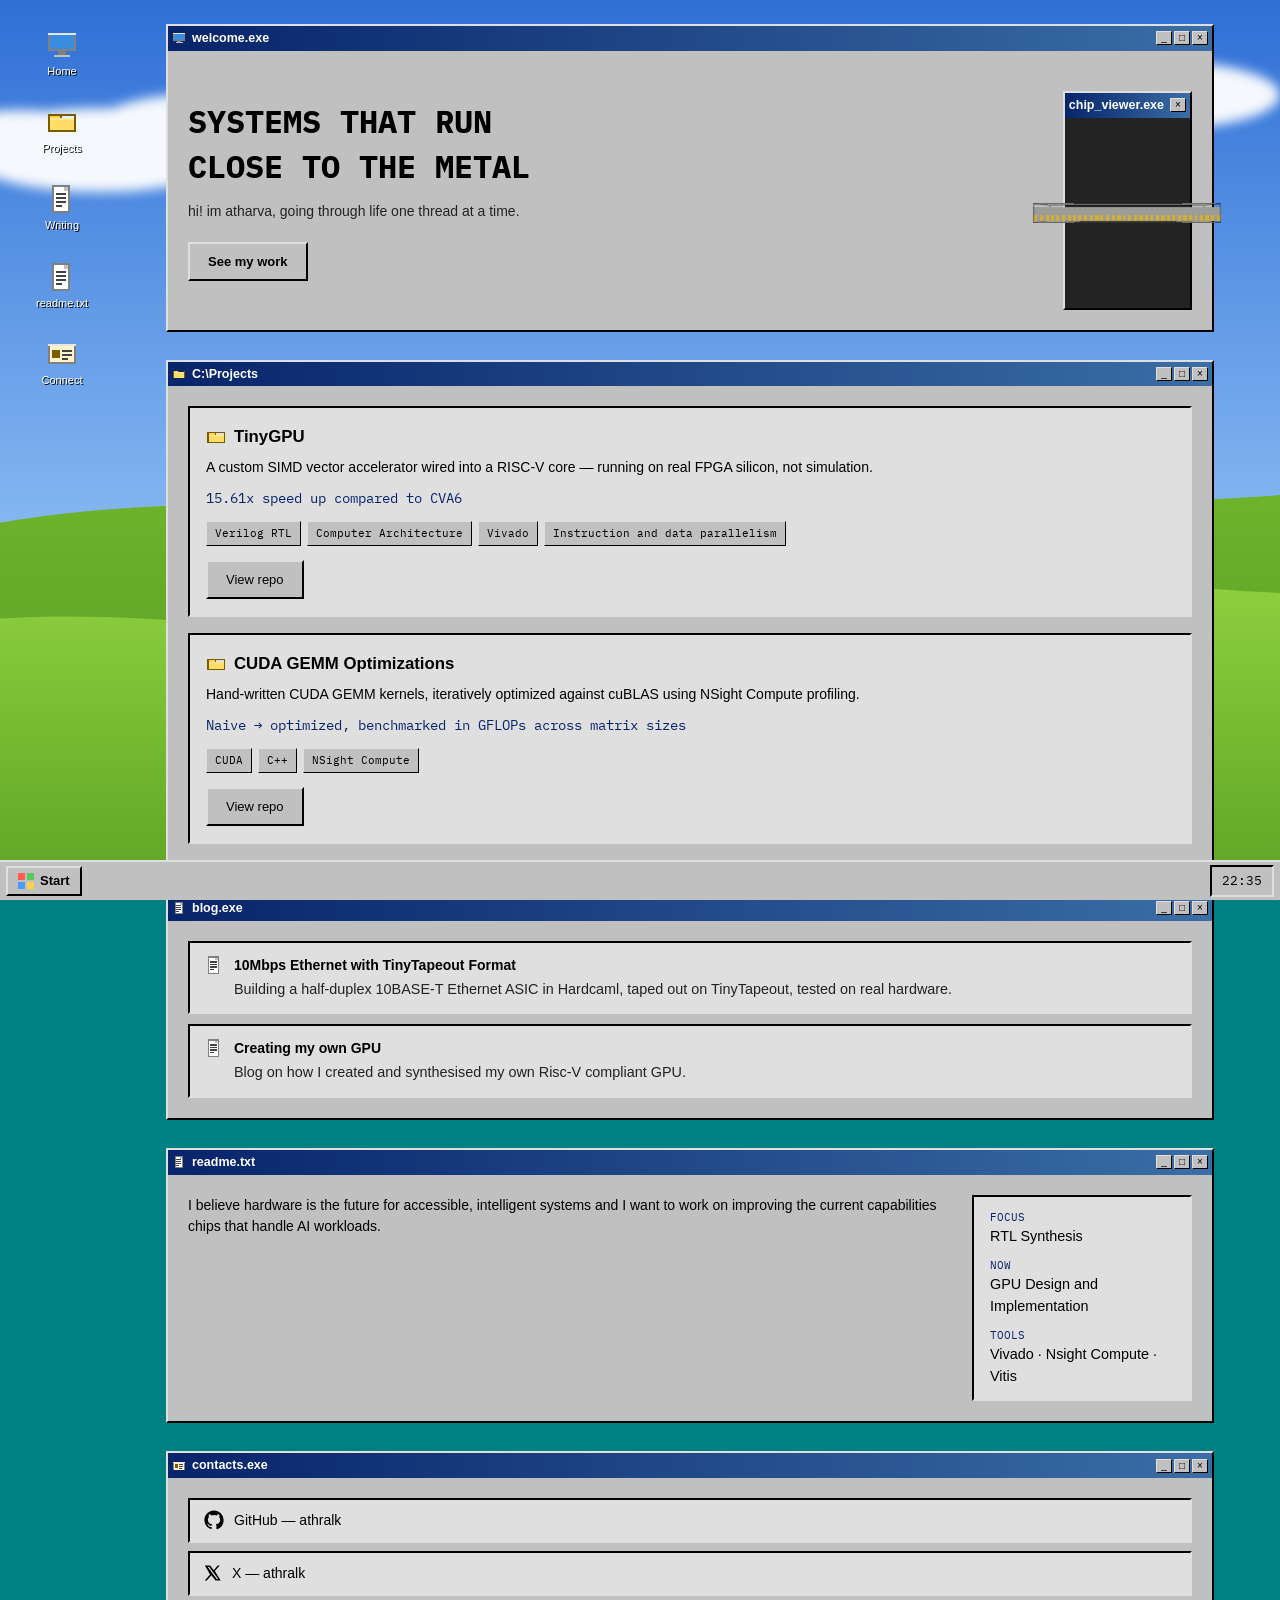
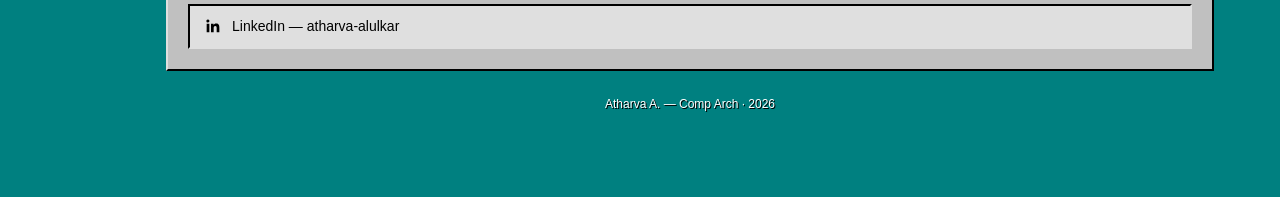
==== commit 71e4328f: "revamp blog page" ====
--- a/index.html
+++ b/index.html
@@ -165,7 +165,8 @@
     <!-- ============================ WRITING WINDOW ============================
          HOW TO ADD A BLOG POST:
          1. Copy blog/gpu-project/ as a template for the new post folder
-            (it already has tufte.css + the et-book font wired up).
+            (it already has blog/blog95.css wired up — the same Win95 look
+            as the rest of the site).
          2. Write the post in <new-folder>/index.html.
          3. Copy one <li class="post-entry"> block below and point its link
             at the new post. Newest post goes first.
@@ -181,13 +182,21 @@
       <div class="window-body">
         <ul class="posts">
           <!-- Post entry — duplicate for each new post -->
+          <li class="post-entry">
+            <a href="blog/10baset/index.html" class="post-entry__link">
+              <img src="assets/icons/icon-doc.svg" alt="" width="20" height="20" />
+              <span class="post-entry__body">
+                <span class="post-entry__title">10Mbps Ethernet with TinyTapeout Format</span>
+                <span class="post-entry__desc">Building a half-duplex 10BASE-T Ethernet ASIC in Hardcaml, taped out on TinyTapeout, tested on real hardware.</span>
+              </span>
+            </a>
+          </li>
           <li class="post-entry">
             <a href="blog/gpu-project/index.html" class="post-entry__link">
               <img src="assets/icons/icon-doc.svg" alt="" width="20" height="20" />
               <span class="post-entry__body">
                 <span class="post-entry__title">Creating my own GPU</span>
                 <span class="post-entry__desc">Blog on how I created and synthesised my own Risc-V compliant GPU.</span>
-                <span class="post-entry__status">Draft — in progress</span>
               </span>
             </a>
           </li>
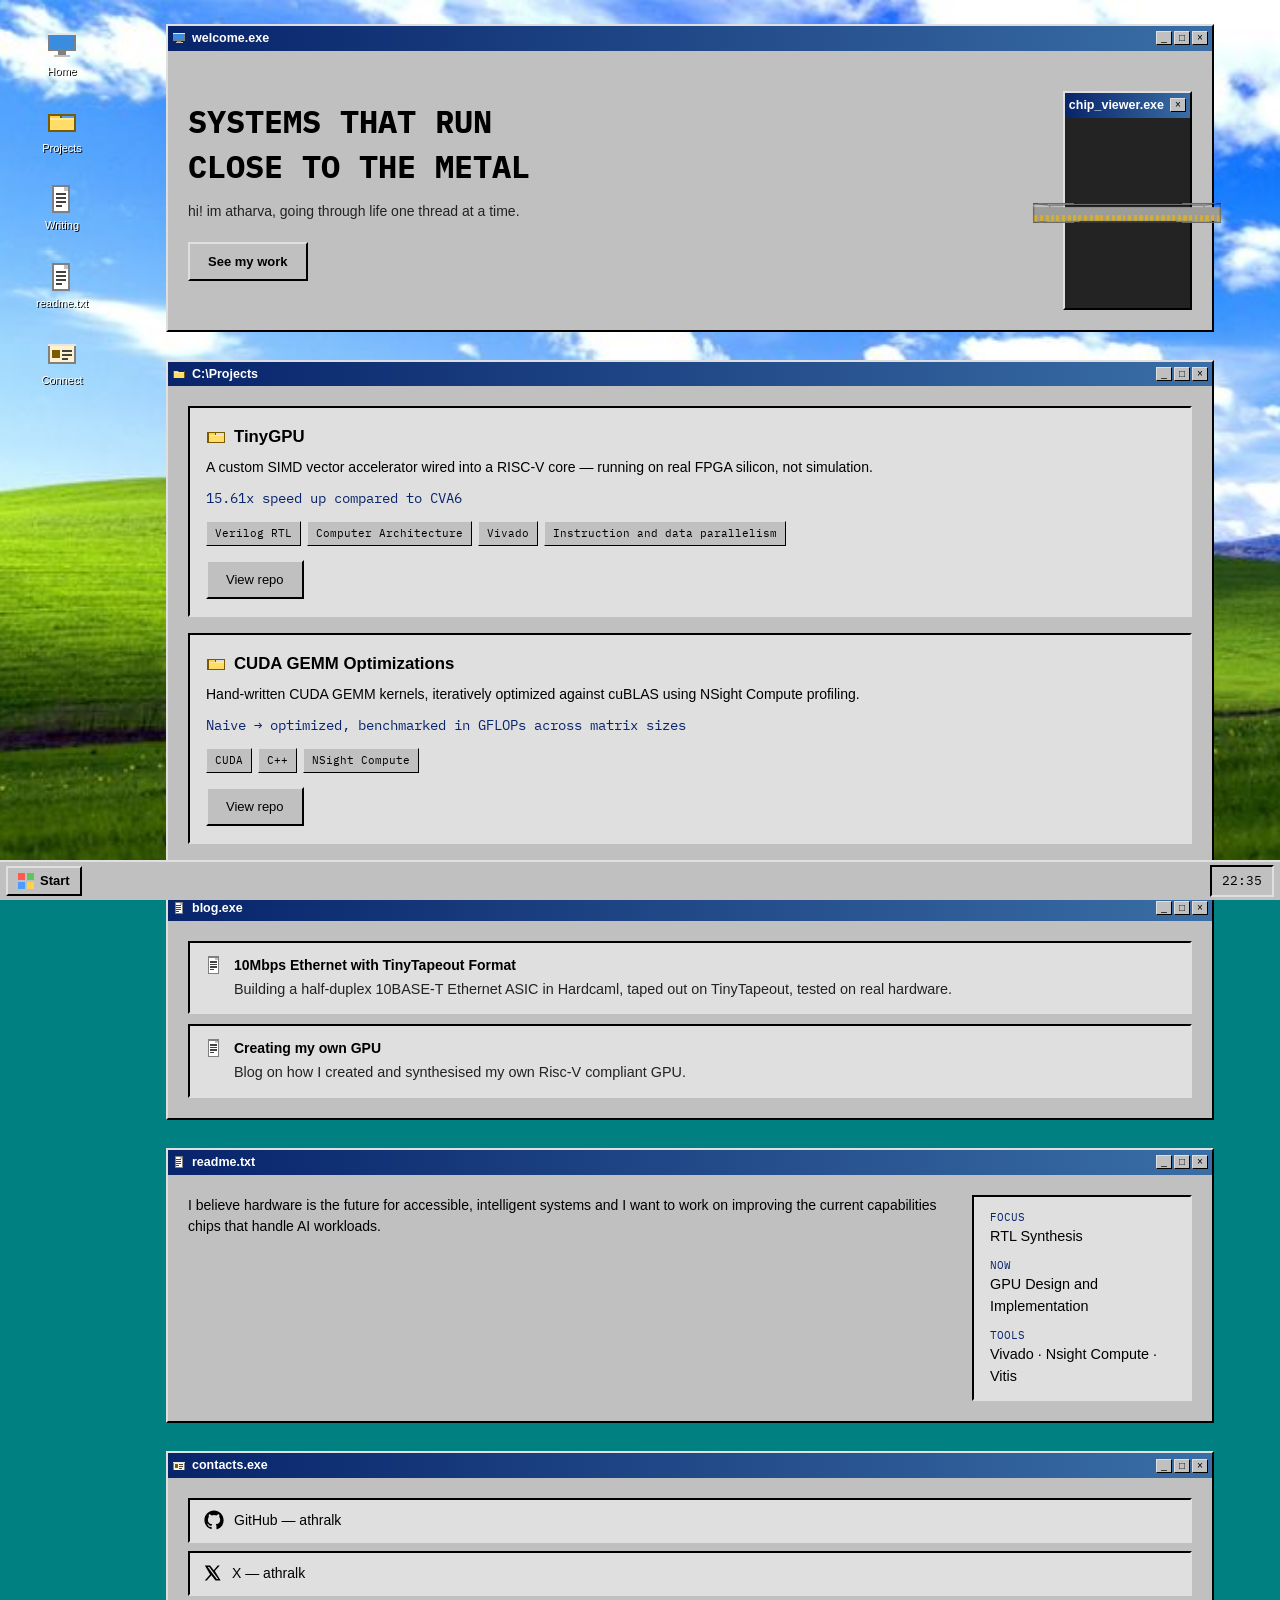
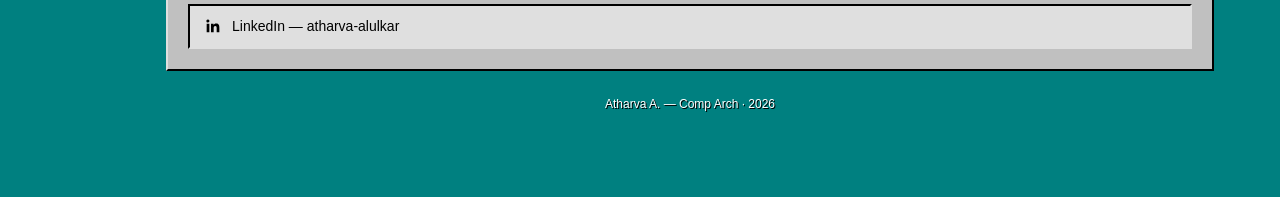
==== commit 595e3f19: "fix link" ====
--- a/index.html
+++ b/index.html
@@ -135,7 +135,7 @@
               <span class="tag">Vivado</span>
               <span class="tag">Instruction and data parallelism</span>
             </div>
-            <a href="https://github.com/TrueBlankSlate/TinyGPU" target="_blank" rel="noopener" class="btn95">
+            <a href="https://github.com/athralk/TinyGPU" target="_blank" rel="noopener" class="btn95">
               View repo
             </a>
           </article>
--- a/style.css
+++ b/style.css
@@ -32,10 +32,8 @@
 html, body { margin: 0; padding: 0; }
 
 body {
-  /* Original illustration (rolling hill / blue sky), not the copyrighted
-     Windows XP "Bliss" photo — see assets/textures/wallpaper.svg. Fixed
-     so it behaves like a real desktop wallpaper while windows scroll. */
-  background: var(--desktop-bg) url("assets/textures/wallpaper.svg") no-repeat center bottom / cover fixed;
+  /* Fixed so it behaves like a real desktop wallpaper while windows scroll. */
+  background: var(--desktop-bg) url("assets/textures/background.jpg") no-repeat center bottom / cover fixed;
   color: var(--text);
   font-family: var(--font-ui);
   font-size: 14px;
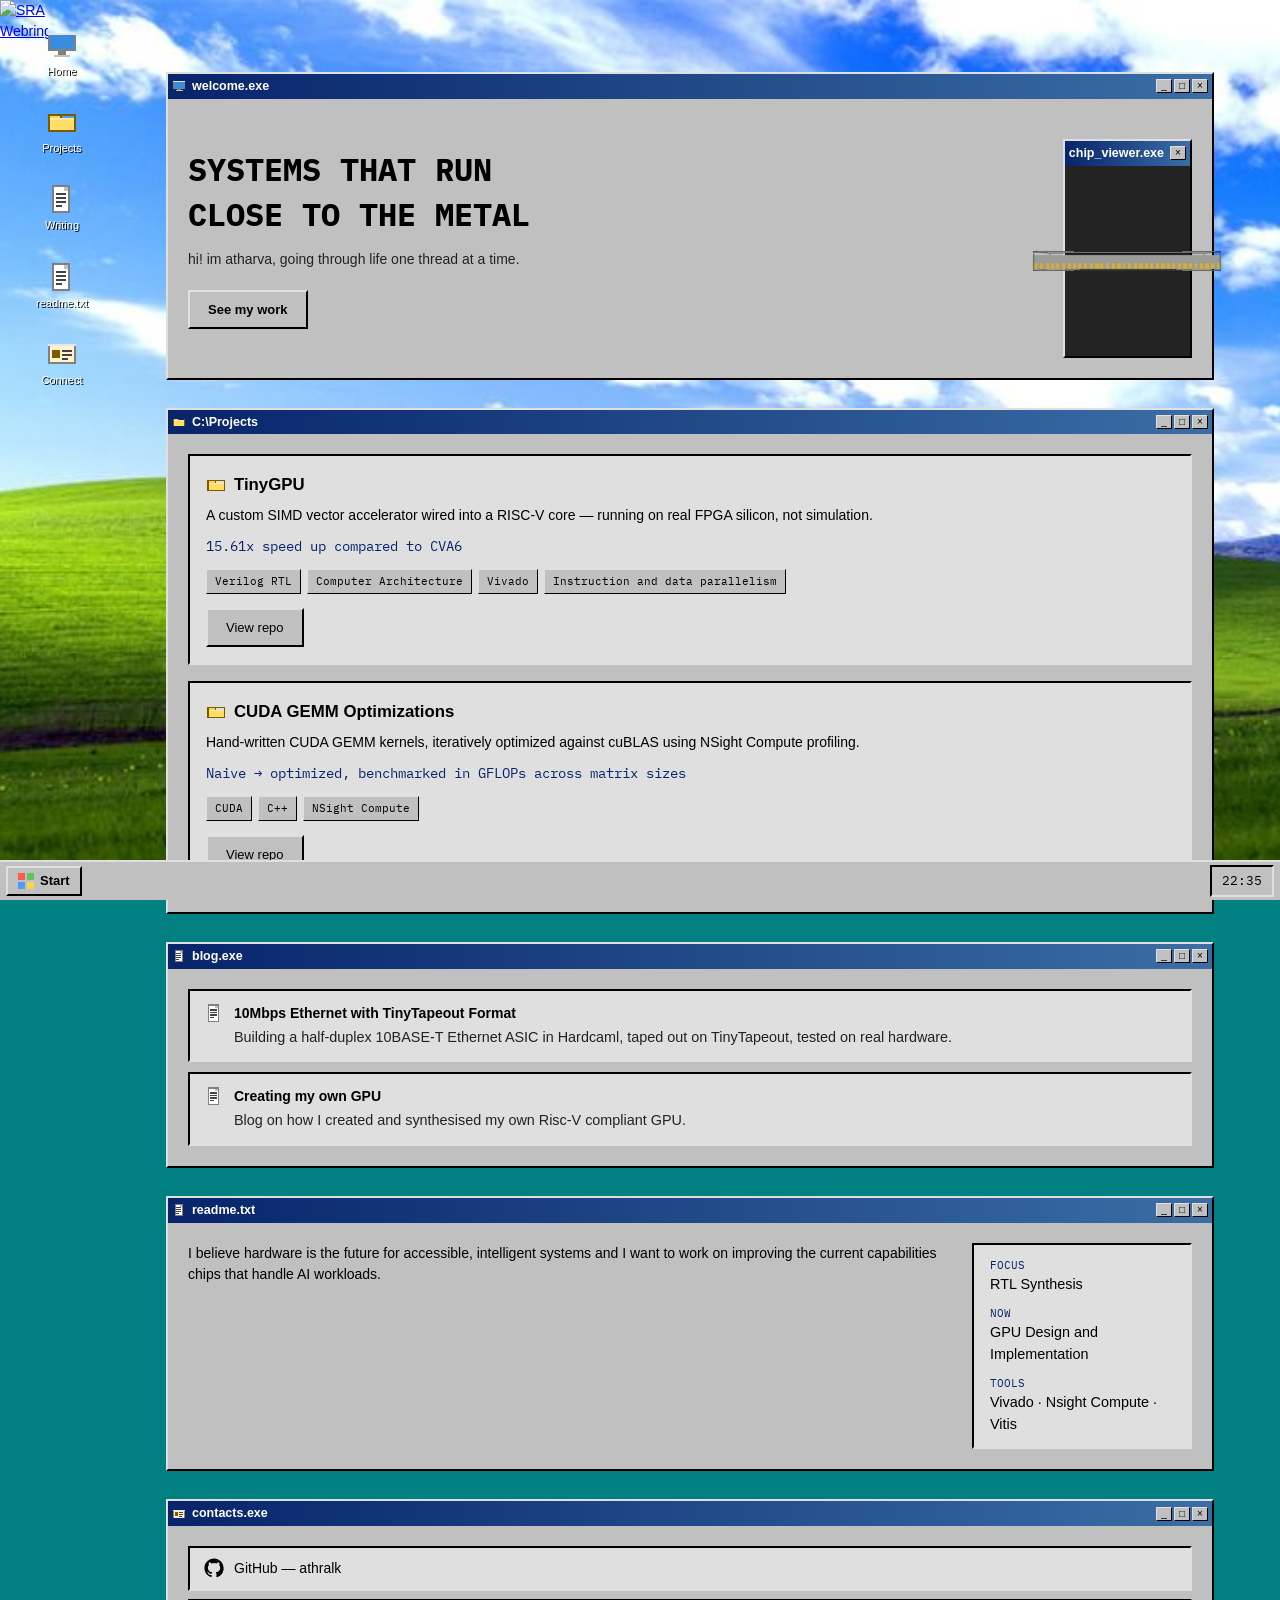
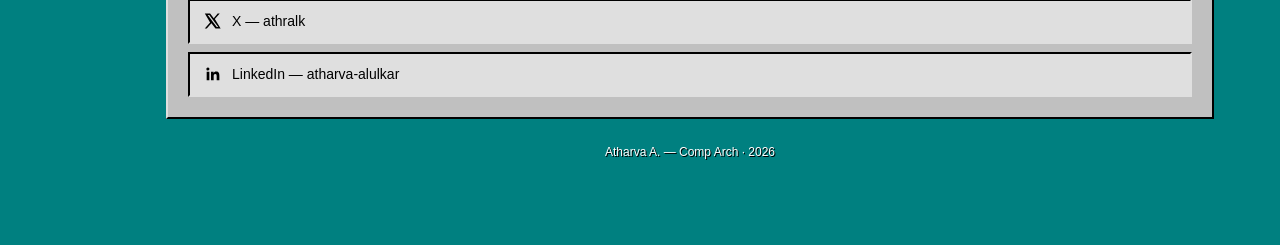
==== commit f294f2a1: "adding SRA Webring from my side" ====
--- a/index.html
+++ b/index.html
@@ -33,7 +33,9 @@
 <link rel="stylesheet" href="style.css" />
 </head>
 <body>
-
+<a href="https://sravjti.in/webring/" title="SRA Webring">
+    <img src="https://sravjti.in/webring/khopdi.svg" alt="SRA Webring" style="width:48px;height:48px;">
+</a>
 <!-- ============================== DESKTOP ============================== -->
 <div class="desktop">
 
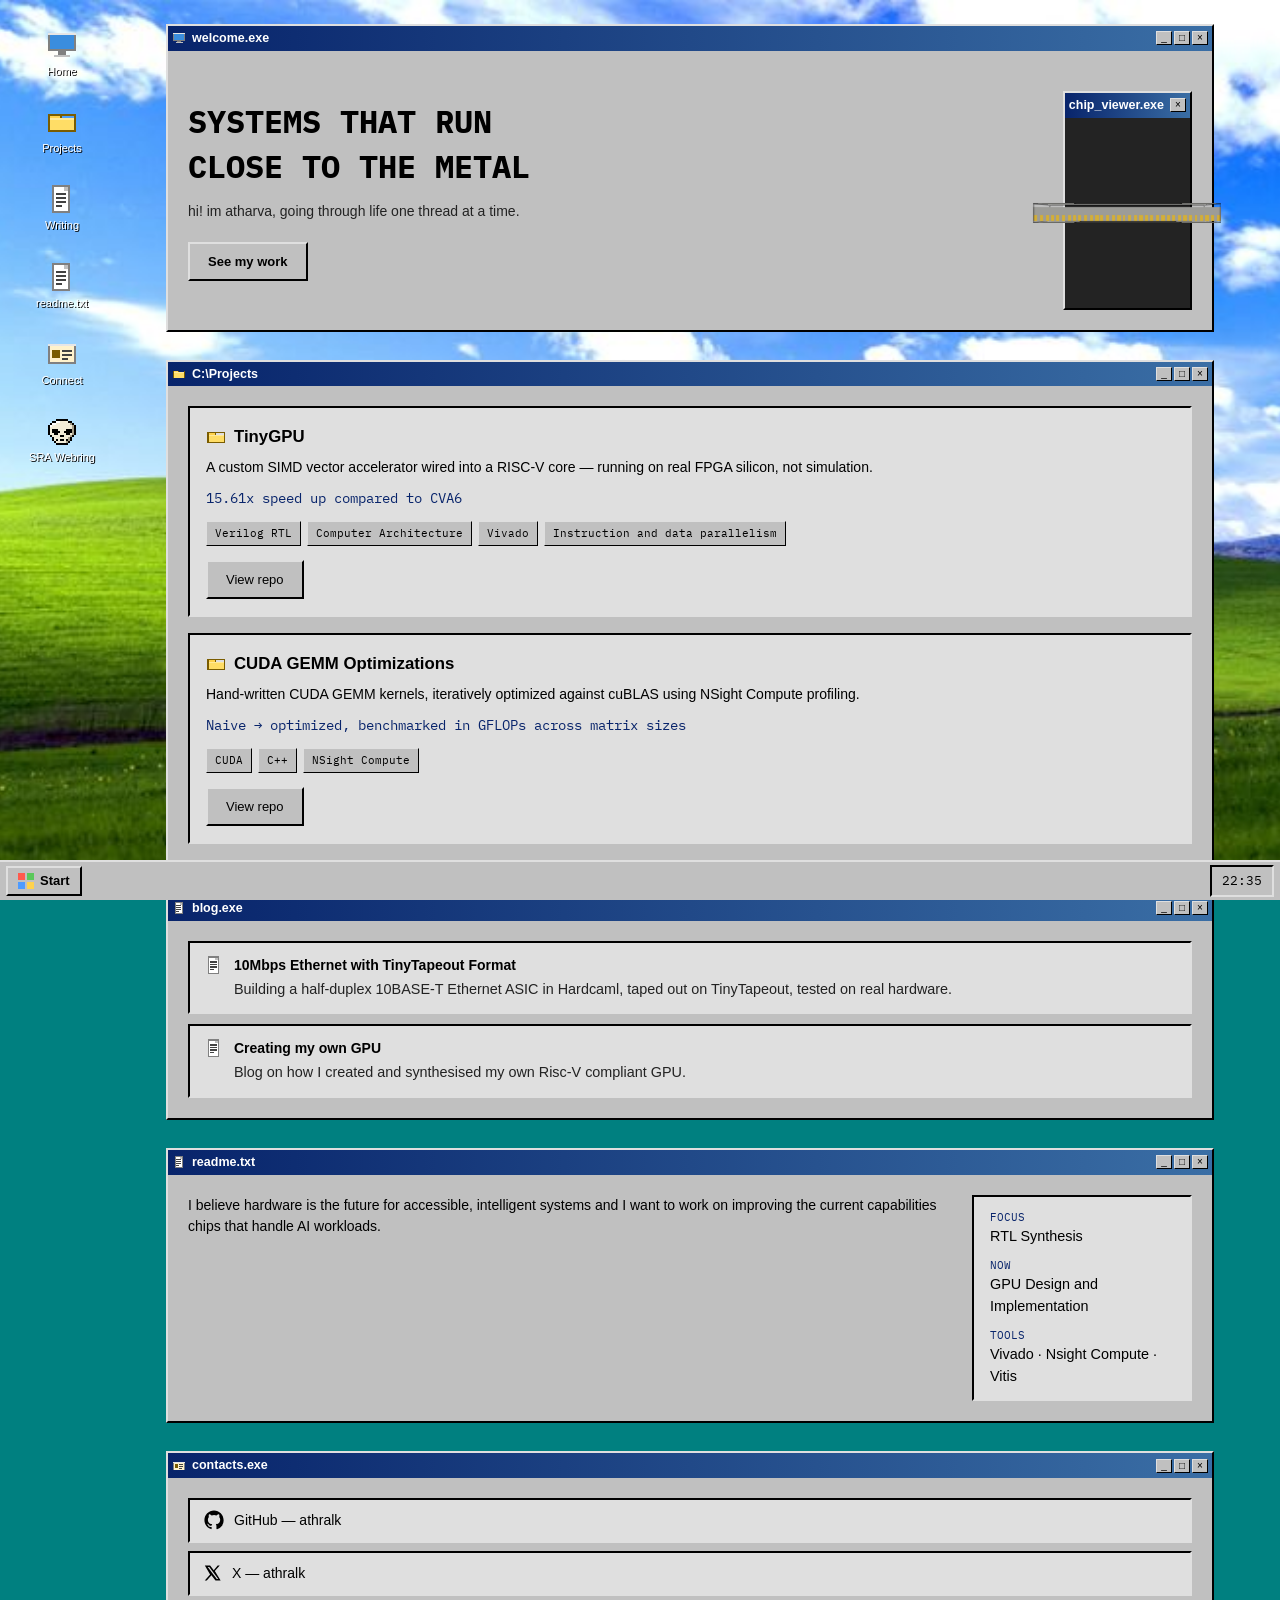
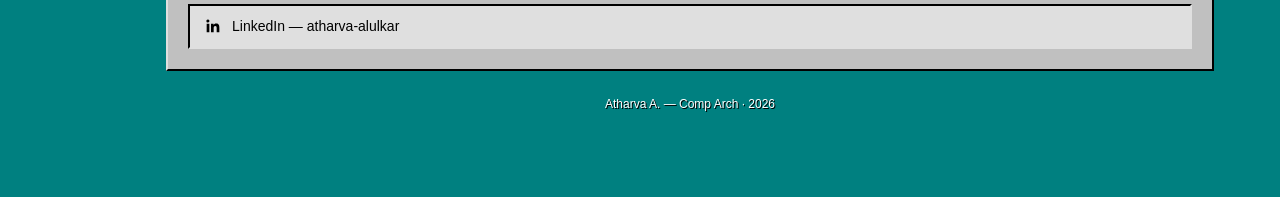
==== commit 03894f6f: "adding to webring, fixing poor positioning and new SRA logo" ====
--- a/index.html
+++ b/index.html
@@ -33,9 +33,6 @@
 <link rel="stylesheet" href="style.css" />
 </head>
 <body>
-<a href="https://sravjti.in/webring/" title="SRA Webring">
-    <img src="https://sravjti.in/webring/khopdi.svg" alt="SRA Webring" style="width:48px;height:48px;">
-</a>
 <!-- ============================== DESKTOP ============================== -->
 <div class="desktop">
 
@@ -60,6 +57,12 @@
     <a href="#connect" class="desktop-icon">
       <img src="assets/icons/icon-contact.svg" alt="" width="32" height="32" />
       <span>Connect</span>
+    </a>
+    <!-- SRA Webring: pixel-art redraw of the SRA "khopdi" skull, in the same
+         16x16 Win95 icon style as the others (assets/icons/icon-webring.svg). -->
+    <a href="https://sravjti.in/webring/" class="desktop-icon" title="SRA Webring">
+      <img src="assets/icons/icon-webring.svg" alt="" width="32" height="32" />
+      <span>SRA Webring</span>
     </a>
   </nav>
 
@@ -287,6 +290,8 @@
       <li><a href="#writing">Writing</a></li>
       <li><a href="#about">readme.txt</a></li>
       <li><a href="#connect">Connect</a></li>
+      <li class="start-menu__sep" role="separator"></li>
+      <li><a href="https://sravjti.in/webring/">SRA Webring</a></li>
     </ul>
   </details>
 
--- a/style.css
+++ b/style.css
@@ -561,6 +561,14 @@
   color: #fff;
 }
 
+/* Etched divider line between menu groups, like a real Win95 menu. */
+.start-menu__sep {
+  height: 0;
+  margin: 3px 2px;
+  border-top: 1px solid #808080;
+  border-bottom: 1px solid #fff;
+}
+
 /* ============================================================================
    RESPONSIVE
    ============================================================================ */
